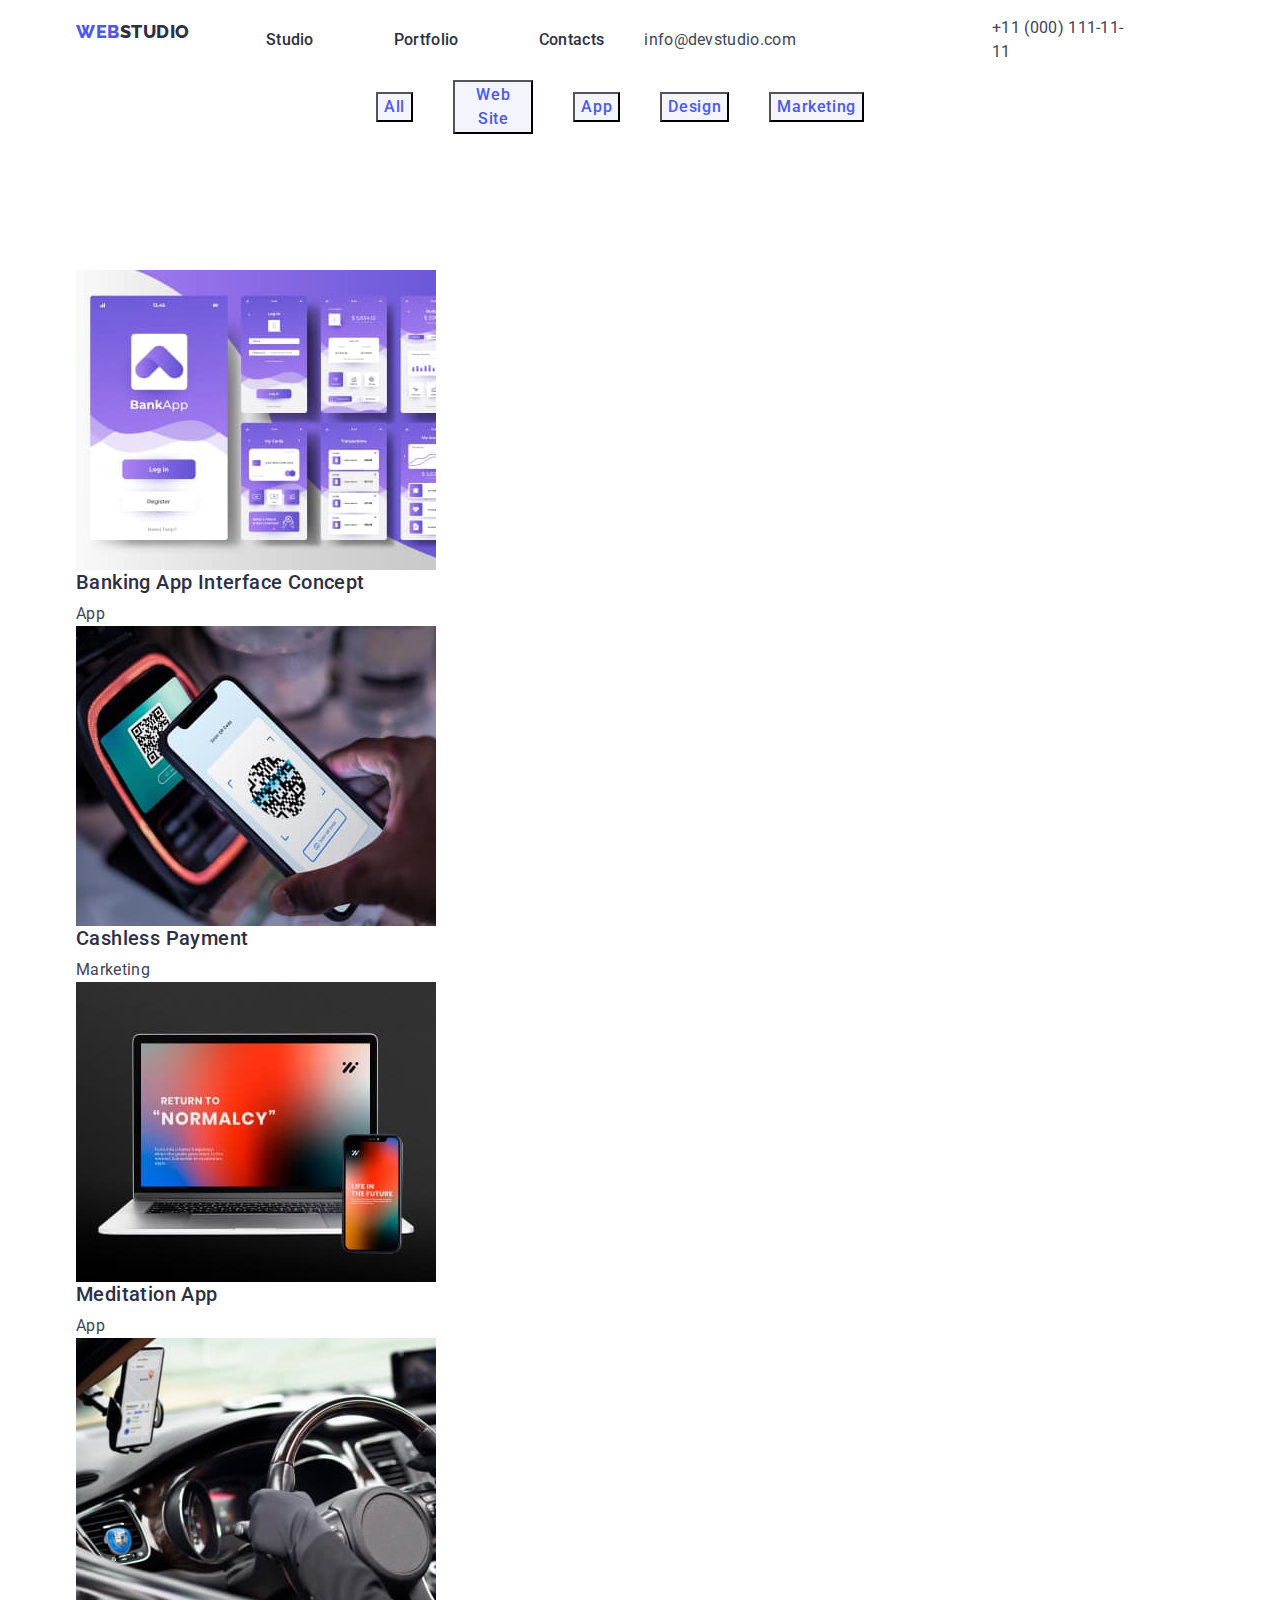
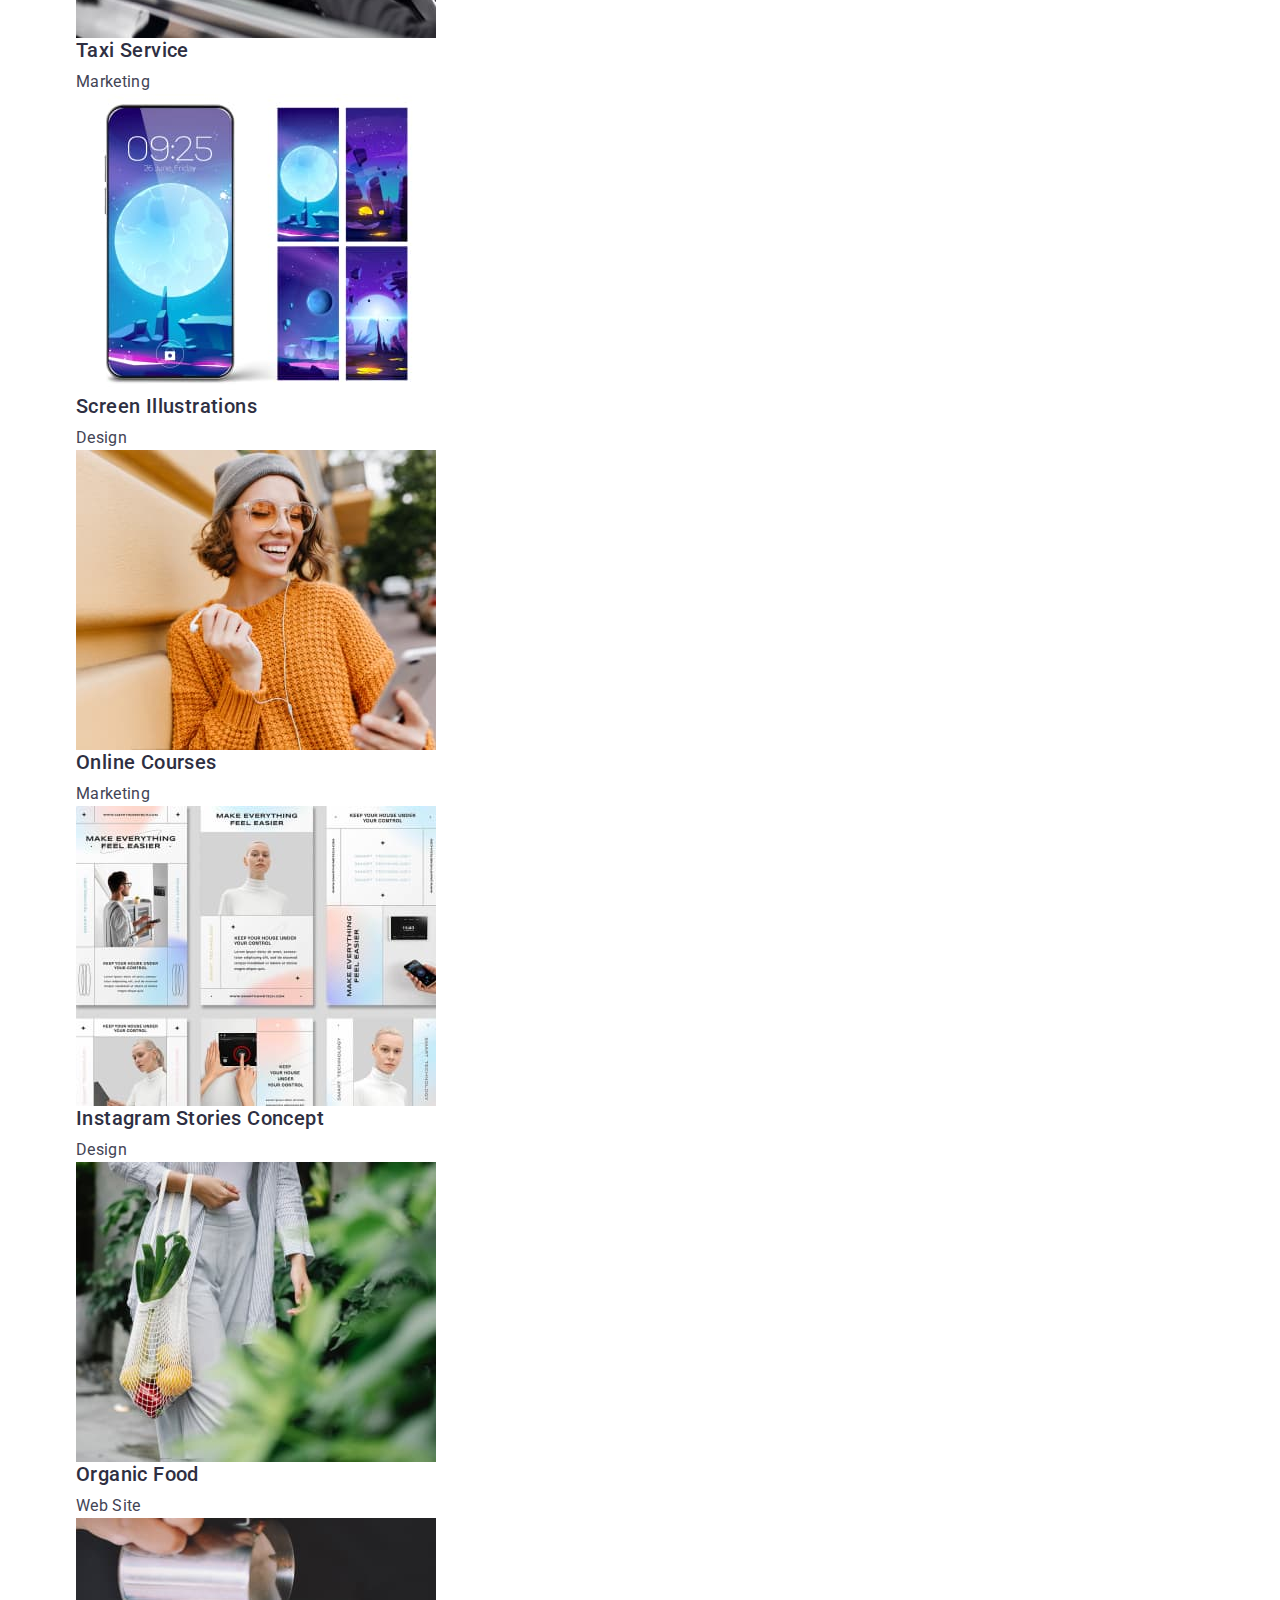
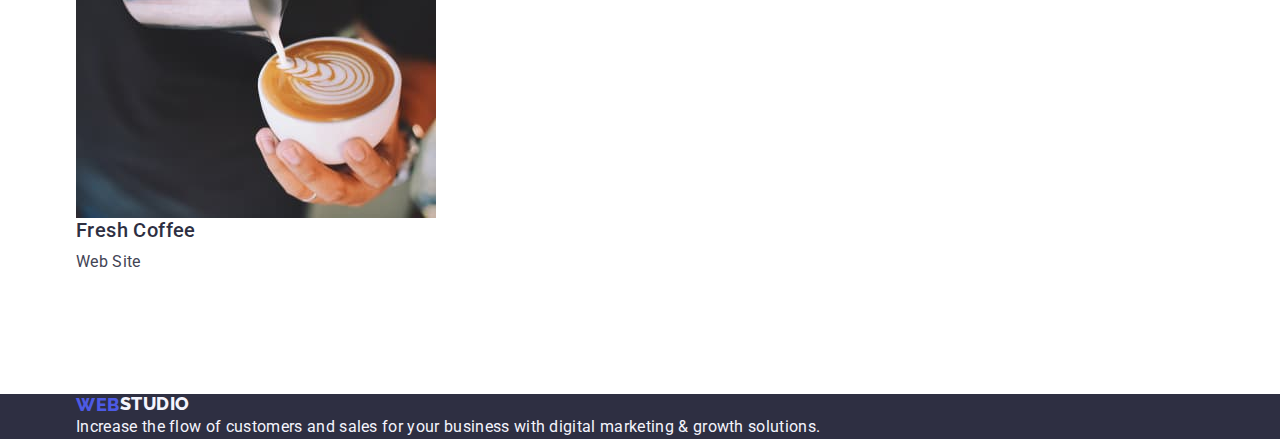
==== portfolio.html @ 3c064edf "add new changes" ====
<!DOCTYPE html>
<html lang="en">
  <head>
    <meta charset="UTF-8" />
    <meta http-equiv="X-UA-Compatible" content="IE=edge" />
    <meta name="viewport" content="width=device-width, initial-scale=1.0" />
    <title>Portfolio</title>
    <link
      rel="stylesheet"
      href="https://cdnjs.cloudflare.com/ajax/libs/modern-normalize/1.1.0/modern-normalize.min.css"
    />
    <link rel="preconnect" href="https://fonts.googleapis.com" />
    <link rel="preconnect" href="https://fonts.gstatic.com" crossorigin />
    <link
      href="https://fonts.googleapis.com/css2?family=Raleway:wght@800&family=Roboto:wght@400;500;700&display=swap"
      rel="stylesheet"
    />
    <link rel="stylesheet" href="./css/styles.css" />
  </head>
  <body>
    <!--HEADER-->
    <header class="page-header-container container">
      <nav class="page-nav">
        <!--Logo-->
        <a class="logo-header link" href="./index.html"
          >Web
          <span class="logo-header-studio">Studio</span>
        </a>
        <!--Navigation to other pages-->
        <ul class="menu list">
          <li class="">
            <a class="menu-link link" href="./index.html">Studio</a>
          </li>
          <li class="">
            <a class="menu-link link" href="./portfolio.html">Portfolio</a>
          </li>
          <li class="">
            <a class="menu-link link" href="">Contacts</a>
          </li>
        </ul>
      
      <address class="contact">
        <ul class="contact-menu list">
          <li>
            <a class="contact-info link" href="mailto:info@devstudio.com"
              >info@devstudio.com</a
            >
          </li>
          <li>
            <a class="contact-info link" href="tel:+110001111111"
              >+11 (000) 111-11-11</a
            >
          </li>
        </ul>
      </address>
    </nav>
    </header>
    <main>
      <!--SECTION-->
      <section class="container">
        <h1 hidden>Filters</h1>
        <ul class="list menu-bottom">
          <li>
            <button type="button" class="modal-button menu-link">All</button>
          </li>
          <li>
            <button type="button" class="modal-button menu-link">
              Web Site
            </button>
          </li>
          <li>
            <button type="button" class="modal-button menu-link">App</button>
          </li>
          <li>
            <button type="button" class="modal-button menu-link">Design</button>
          </li>
          <li>
            <button type="button" class="modal-button menu-link">
              Marketing
            </button>
          </li>
        </ul>
        <!--Pictures-->
        <ul class="portfolio-pics-list list section">
          <div class="first-item">
            <li class="portfolio-item">
              <a class="portfolio-work-link link" href="">
                <img
                  class="portfolio-img"
                  src="./images/bahkingapp.jpg"
                  alt="Banking App"
                  width="360"
                />
                <h2 class="title-description">Banking App Interface Concept</h2>
                <p class="par-description">App</p>
              </a>
          </div>
          
          </li>
          <li class="portfolio-item">
            <a class="portfolio-work-link link" href="">
              <img
                class="portfolio-img"
                src="./images/cashlesspayment.jpg"
                alt="Cashless payment"
                width="360"
              />
              <h2 class="title-description">Cashless Payment</h2>
              <p class="par-description">Marketing</p>
            </a>
          </li>
          <li class="portfolio-item">
            <a class="portfolio-work-link link" href="">
              <img
                class="portfolio-img"
                src="./images/meditationapp.jpg"
                alt="Meditation App"
                width="360"
              />
              <h2 class="title-description">Meditation App</h2>
              <p class="par-description">App</p>
            </a>
          </li>
          <li class="portfolio-item">
            <a class="portfolio-work-link link" href="">
              <img
                class="portfolio-img"
                src="./images/taxiservice.jpg"
                alt="Taxi service"
                width="360"
              />
              <h2 class="title-description">Taxi Service</h2>
              <p class="par-description">Marketing</p>
            </a>
          </li>
          <li class="portfolio-item">
            <a class="portfolio-work-link link" href="">
              <img
                class="portfolio-img"
                src="./images/screenillustration.jpg"
                alt="Screen Illustrations"
                width="360"
              />
              <h2 class="title-description">Screen Illustrations</h2>
              <p class="par-description">Design</p>
            </a>
          </li>
          <li class="portfolio-item">
            <a class="portfolio-work-link link" href="">
              <img
                class="portfolio-img"
                src="./images/onlinecourses.jpg"
                alt="Online Courses"
                width="360"
              />
              <h2 class="title-description">Online Courses</h2>
              <p class="par-description">Marketing</p>
            </a>
          </li>
          <li class="portfolio-item">
            <a class="portfolio-work-link link" href="">
              <img
                class="portfolio-img"
                src="./images/instagramstories.jpg"
                alt="Instagram Stories Concept"
                width="360"
              />
              <h2 class="title-description">Instagram Stories Concept</h2>
              <p class="par-description">Design</p>
            </a>
          </li>
          <li class="portfolio-item">
            <a class="portfolio-work-link link" href="">
              <img
                class="portfolio-img"
                src="./images/organicfood.jpg"
                alt="Organic Food"
                width="360"
              />
              <h2 class="title-description">Organic Food</h2>
              <p class="par-description">Web Site</p>
            </a>
          </li>
          <li class="portfolio-item">
            <a class="portfolio-work-link link" href="">
              <img
                class="portfolio-img"
                src="./images/freshcoffee.jpg"
                alt="Fresh Coffee"
                width="360"
              />
              <h2 class="title-description">Fresh Coffee</h2>
              <p class="par-description">Web Site</p>
            </a>
          </li>
        </ul>
      </section>
    </main>
    <!--bottom-->
    <footer class="footer-location">
      <div class="container">
      <a class="logo-header link" href="./portfolio.html"
        >Web
        <span class="logo-footer-studio">Studio</span>
      </a>
      <p class="footer-text">
        Increase the flow of customers and sales for your business with digital
        marketing & growth solutions.
      </p>
    </div>
    </footer>
  </body>
</html>
---- css/styles.css ----
/* :root {
--main-font-family: 'Roboto', sans-serif;
--secondary-font-family: "Raleway", sans-serif;
--primary-text-color: #434455;
--title-text-color: #2e2f42;
--accent-color: #4d5ae5;
--primary-white-color: #fff;
--hero-background-color: #2e2f42;
--secondary-background-color: #f4f4fd;
--button-focus-color: #404bbf;} */


h1,
h2,
h3,
h3,
p {
    margin-bottom: 0;
    margin-top: 0;
}

ul,ol {
    margin-top: o;
    margin-bottom: 0;
    padding-left: 0;
}

img {
    display: block;
}

body {
    font-family: 'Roboto', sans-serif;
    letter-spacing: 0.02em;
    color: #434455;
    background-color: #fff;
}

.section {
    padding-bottom: 120px;
    padding-top: 120px;
}

.list {
    list-style: none;
}

.link {
    text-decoration: none;
}


 .header {
    border-bottom: 1px solid #e7e9fc
 }   


.container {
    width: 1158px;
    margin-left: auto;
    margin-right: auto;
    padding: 0 15px 0 15px;
}

.page-header-container {
    display: flex;
    align-items: center;
}

.page-nav {
    display: flex;
    align-items: center;
}

.menu {
    display: flex;
    align-items: center;
   
    gap: 40px;
    
}

.menu-link:not(:last-child) {
margin-right: 10px;
}

.logo-header {
    font-family: 'Raleway', sans-serif;
    font-weight: 800;
    font-size: 18px;
    line-height: 1.17;
    display: flex;
    align-items: center;
    letter-spacing: 0.03em;
    text-transform: uppercase;
    color: #4d5ae5;
    margin-right: 76px;
    

}

.logo-header-studio {
    font-family: 'Raleway', sans-serif;
    font-weight: 800;
    font-size: 18px;
    line-height: 1.17;
    display: flex;
    align-items: center;
    letter-spacing: 0.03em;
    text-transform: uppercase;
    color: #2E2F42;
}

.menu-link {
    font-family: 'Roboto', sans-serif;
    font-weight: 500;
    font-size: 16px;
    line-height: 1.5;
    letter-spacing: 0.02em;
    color: #2E2F42;
    margin-right: 40px;
    
}


.menu-link:hover,
.menu-link:focus {
    color: #404BBF;
}

.contact {
    
    
    
}

.contact-menu {
    display: flex;
    align-items: center;
    margin-left: auto;
    gap: 40px;
}

.contact-info {
    font-family: 'Roboto', sans-serif;
    font-style: normal;
    font-weight: 400;
    font-size: 16px;
    line-height: 1.5;
    letter-spacing: 0.02em;
    color: #434455;
    margin-right: 156px;
}

.contact-info:hover,
.contact-info:focus {
    color: #404bbf;
}

.modal-button {
    font-family: 'Roboto', sans-serif;
    font-weight: 500;
    font-size: 16px;
    line-height: 1.5;
    display: flex;
    align-items: center;
    letter-spacing: 0.04em;
    cursor: pointer;
    color: #4d5ae5;
    background: #F4F4FD;
}

.modal-button:hover,
.modal-button:focus {
    color: #FFFFFF;
    background-color: #404BBF
}

.hero-button {
    font-family: 'Roboto', sans-serif;
    padding-left: 30px;
    padding-right: 30px;
    padding-top: 15px;
    padding-bottom: 15px;
    font-weight: 500;
    font-size: 16px;
    line-height: 1.5;
    display: flex;
    align-items: center;
    letter-spacing: 0.04em;
    cursor: pointer;
    color: #ffffff;
    background-color: #4D5AE5;
    border-radius: 4px;
    display: block;
    min-width: 169px;
    height: 56px;
    border: none;

}

.hero-button:hover,
.hero-button:focus {
    background-color: #404BBF;
    color: #ffffff;
}

.menu-bottom {
    display: flex;
    align-items: center;
    justify-content: space-evenly;
    margin-left: 300px;
    margin-right: 300px;
}

.main-title {
    font-family: 'Roboto', sans-serif;
    font-weight: 700;
    font-size: 56px;
    line-height: 1.07;
    text-align: center;
    letter-spacing: 0.02em;
    color: #FFFFFF;
    background: #2E2F42;
    align-self: center;
    height: 120px;
     max-width: 496px;
}

.title-description {
    font-family: 'Roboto', sans-serif;
    font-style: normal;
    font-weight: 500;
    font-size: 20px;
    line-height: 1.2;
    letter-spacing: 0.02em;
    color: #2E2F42;
    margin-bottom: 8px;
    

}

.section-descr{
    padding: 120px 0 120px;
}

.section-descr-menu {
    display: flex;
    gap: 24px;

}

.par-description {
    font-family: 'Roboto', sans-serif;
    font-style: normal;
    font-weight: 400;
    font-size: 16px;
    line-height: 1.5;
    letter-spacing: 0.02em;
    color: #434455;
}

.section-work-menu {
    display: flex;
    gap: 24px;
}

.imag-items {
    width: calc((100% - 48px) / 3);
}

.caption {
    font-family: 'Roboto', sans-serif;
    font-weight: 700;
    font-size: 36px;
    line-height: 1.11;
    text-align: center;
    letter-spacing: 0.02em;
    text-transform: capitalize;
    color: #2E2F42;
    margin-bottom: 72px;
    

}

.first-item {
    display: flex;
    
}

.people {
    font-family: 'Roboto', sans-serif;
    font-weight: 500;
    font-size: 20px;
    line-height: 1.2;
    letter-spacing: 0.02em;
    color: #2E2F42;
    margin-bottom: 8px;
    text-align: center;

}

.job-title {
    font-family: 'Roboto', sans-serif;
    font-weight: 400;
    font-size: 16px;
    line-height: 1.5;
    letter-spacing: 0.02em;
    color: #434455;
    text-align: center;

}

.footer-location {
    background-color: #2E2F42;
}

.logo-footer-studio {
    font-family: "Raleway", sans-serif;
    font-style: normal;
    font-weight: 800;
    font-size: 18px;
    line-height: 1.16;
    letter-spacing: 0.03em;
    text-transform: uppercase;
    color: #F4F4FD;
}

.footer-text {
    font-family: 'Roboto';
    font-style: normal;
    font-weight: 400;
    font-size: 16px;
    line-height: 24px;
    letter-spacing: 0.02em;
    color: #F4F4FD;
}

.hero {
    background-color: #2e2f42;
   
    padding: 188px 0 188px;
}

.section-team {
    background-color: #F4F4FD;
    padding: 120px 0;
    
}

.section-team-list {
    display: flex;
    gap: 24px;
}

.section-team-item {
    background-color: #FFFFFF;
    width: calc((100% - 72px) / 4);
    border-radius: 0px 0px 4px 4px;
}

.person-mark {
    padding: 32px 16px;

}

.person-tom {
    padding: 32px 16px; 
}

.person-camila {
    padding: 32px 16px; 
}

.person-daniel {
    padding: 32px 16px; 
}

.title-description {
    font-weight: 500;
    font-size: 20px;
    line-height: 1.2;
    letter-spacing: 0.02em;
    color: #2e2f42;
    margin-bottom: 8px;
    
}

.par-description {
    font-weight: 400;
    font-size: 16px;
    line-height: 1.5;
    letter-spacing: 0.02em;
    color: #434455;
}
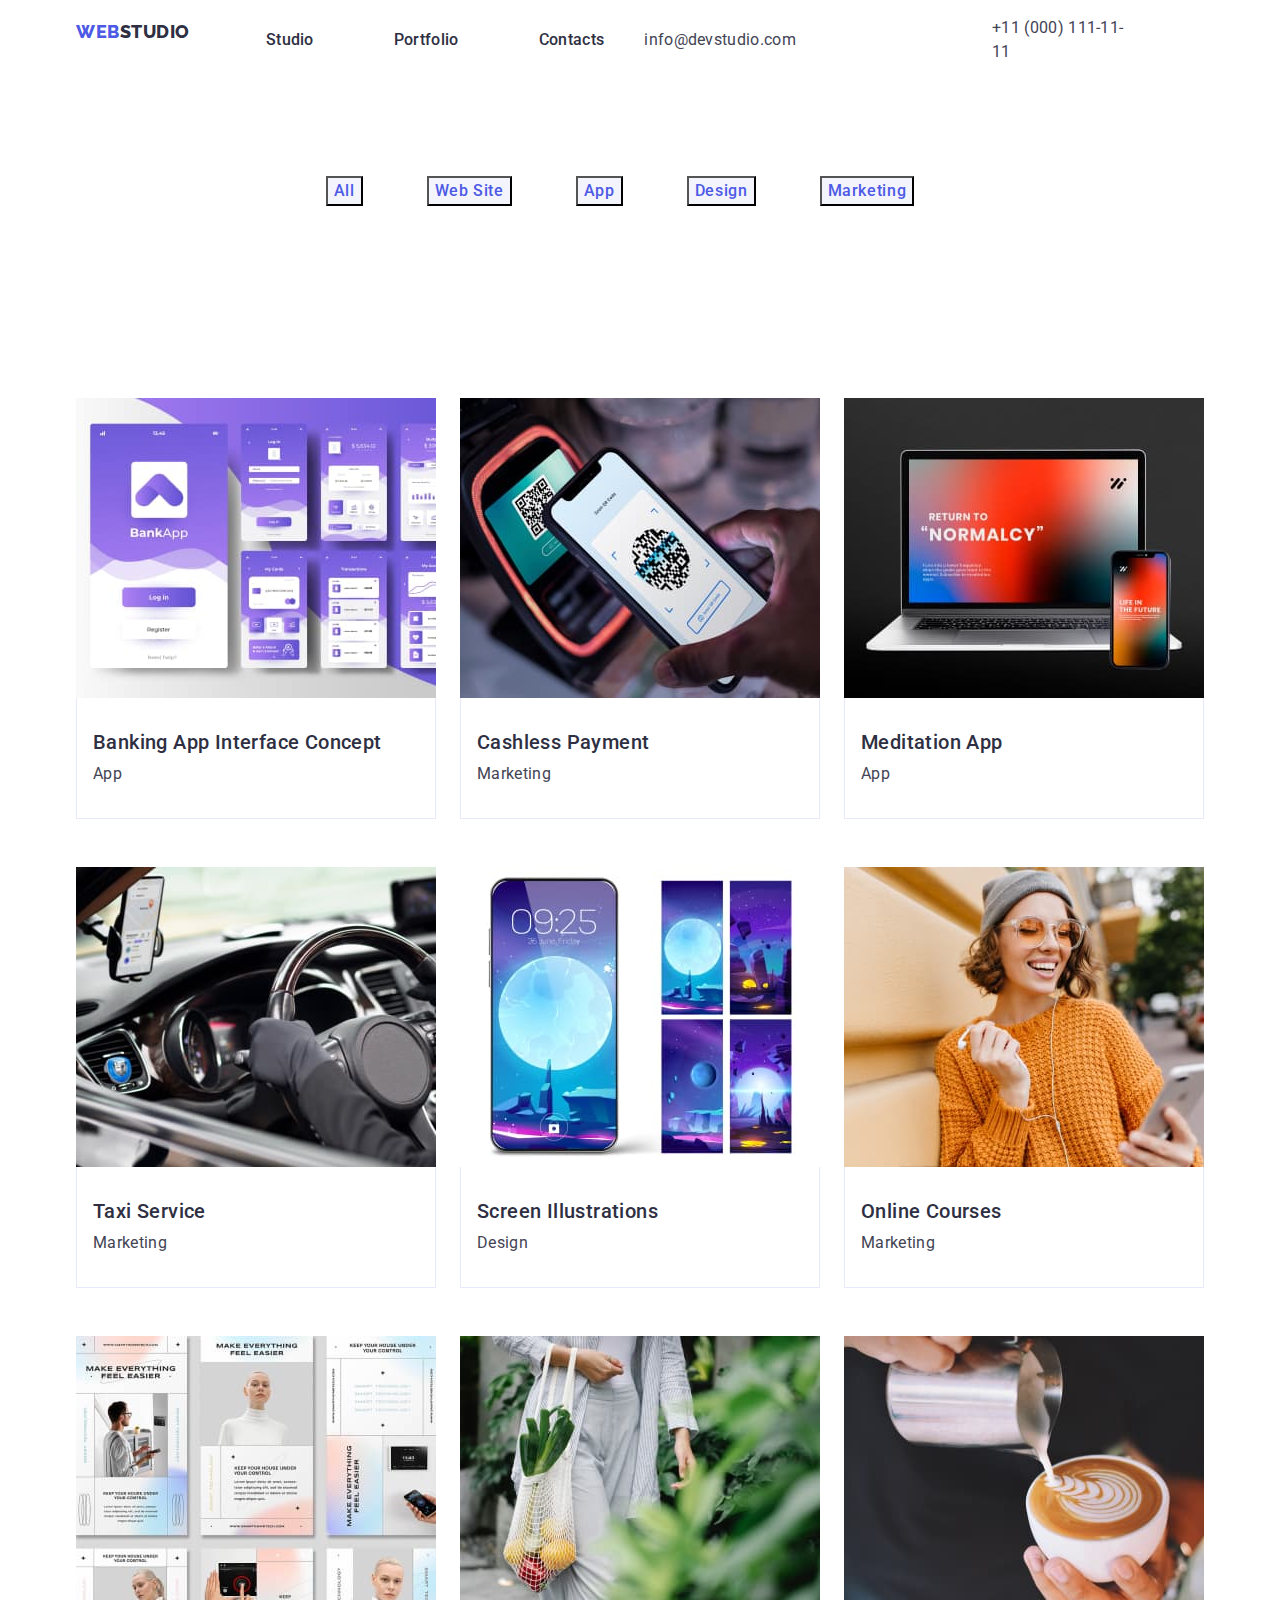
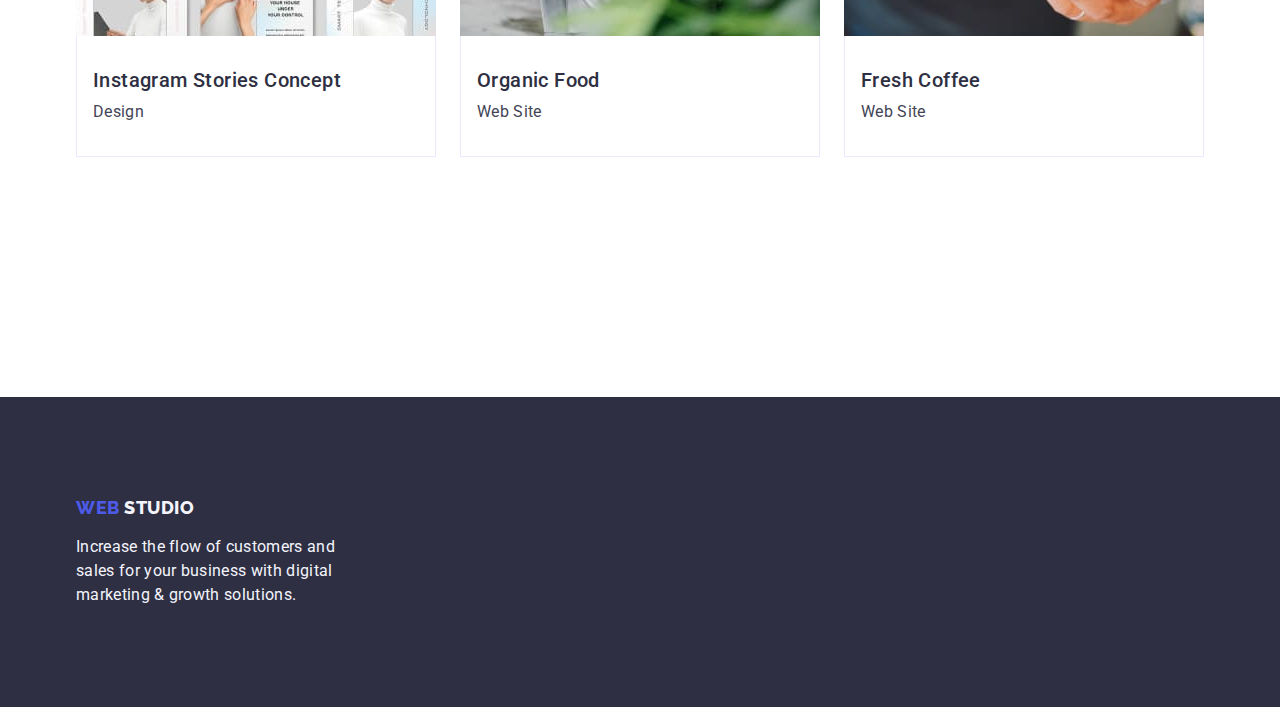
==== commit 59d845a1: "add blocks" ====
--- a/portfolio.html
+++ b/portfolio.html
@@ -38,51 +38,53 @@
             <a class="menu-link link" href="">Contacts</a>
           </li>
         </ul>
-      
-      <address class="contact">
-        <ul class="contact-menu list">
-          <li>
-            <a class="contact-info link" href="mailto:info@devstudio.com"
-              >info@devstudio.com</a
-            >
-          </li>
-          <li>
-            <a class="contact-info link" href="tel:+110001111111"
-              >+11 (000) 111-11-11</a
-            >
-          </li>
-        </ul>
-      </address>
-    </nav>
+
+        <address class="contact">
+          <ul class="contact-menu list">
+            <li>
+              <a class="contact-info link" href="mailto:info@devstudio.com"
+                >info@devstudio.com</a
+              >
+            </li>
+            <li>
+              <a class="contact-info link" href="tel:+110001111111"
+                >+11 (000) 111-11-11</a
+              >
+            </li>
+          </ul>
+        </address>
+      </nav>
     </header>
     <main>
       <!--SECTION-->
-      <section class="container">
-        <h1 hidden>Filters</h1>
-        <ul class="list menu-bottom">
-          <li>
-            <button type="button" class="modal-button menu-link">All</button>
-          </li>
-          <li>
-            <button type="button" class="modal-button menu-link">
-              Web Site
-            </button>
-          </li>
-          <li>
-            <button type="button" class="modal-button menu-link">App</button>
-          </li>
-          <li>
-            <button type="button" class="modal-button menu-link">Design</button>
-          </li>
-          <li>
-            <button type="button" class="modal-button menu-link">
-              Marketing
-            </button>
-          </li>
-        </ul>
-        <!--Pictures-->
-        <ul class="portfolio-pics-list list section">
-          <div class="first-item">
+      <section class="portfolio-buttoms">
+        <div class="container">
+          <h1 hidden>Filters</h1>
+          <ul class="list menu-bottom">
+            <li class="botton-descr">
+              <button type="button" class="modal-button menu-link">All</button>
+            </li>
+            <li class="botton-descr">
+              <button type="button" class="modal-button menu-link">
+                Web Site
+              </button>
+            </li>
+            <li class="botton-descr">
+              <button type="button" class="modal-button menu-link">App</button>
+            </li>
+            <li class="botton-descr">
+              <button type="button" class="modal-button menu-link">
+                Design
+              </button>
+            </li>
+            <li class="botton-descr">
+              <button type="button" class="modal-button menu-link">
+                Marketing
+              </button>
+            </li>
+          </ul>
+          <!--Pictures-->
+          <ul class="portfolio-pics-list list section">
             <li class="portfolio-item">
               <a class="portfolio-work-link link" href="">
                 <img
@@ -91,123 +93,149 @@
                   alt="Banking App"
                   width="360"
                 />
-                <h2 class="title-description">Banking App Interface Concept</h2>
-                <p class="par-description">App</p>
-              </a>
-          </div>
-          
-          </li>
-          <li class="portfolio-item">
-            <a class="portfolio-work-link link" href="">
-              <img
-                class="portfolio-img"
-                src="./images/cashlesspayment.jpg"
-                alt="Cashless payment"
-                width="360"
-              />
-              <h2 class="title-description">Cashless Payment</h2>
-              <p class="par-description">Marketing</p>
-            </a>
-          </li>
-          <li class="portfolio-item">
-            <a class="portfolio-work-link link" href="">
-              <img
-                class="portfolio-img"
-                src="./images/meditationapp.jpg"
-                alt="Meditation App"
-                width="360"
-              />
-              <h2 class="title-description">Meditation App</h2>
-              <p class="par-description">App</p>
-            </a>
-          </li>
-          <li class="portfolio-item">
-            <a class="portfolio-work-link link" href="">
-              <img
-                class="portfolio-img"
-                src="./images/taxiservice.jpg"
-                alt="Taxi service"
-                width="360"
-              />
-              <h2 class="title-description">Taxi Service</h2>
-              <p class="par-description">Marketing</p>
-            </a>
-          </li>
-          <li class="portfolio-item">
-            <a class="portfolio-work-link link" href="">
-              <img
-                class="portfolio-img"
-                src="./images/screenillustration.jpg"
-                alt="Screen Illustrations"
-                width="360"
-              />
-              <h2 class="title-description">Screen Illustrations</h2>
-              <p class="par-description">Design</p>
-            </a>
-          </li>
-          <li class="portfolio-item">
-            <a class="portfolio-work-link link" href="">
-              <img
-                class="portfolio-img"
-                src="./images/onlinecourses.jpg"
-                alt="Online Courses"
-                width="360"
-              />
-              <h2 class="title-description">Online Courses</h2>
-              <p class="par-description">Marketing</p>
-            </a>
-          </li>
-          <li class="portfolio-item">
-            <a class="portfolio-work-link link" href="">
-              <img
-                class="portfolio-img"
-                src="./images/instagramstories.jpg"
-                alt="Instagram Stories Concept"
-                width="360"
-              />
-              <h2 class="title-description">Instagram Stories Concept</h2>
-              <p class="par-description">Design</p>
-            </a>
-          </li>
-          <li class="portfolio-item">
-            <a class="portfolio-work-link link" href="">
-              <img
-                class="portfolio-img"
-                src="./images/organicfood.jpg"
-                alt="Organic Food"
-                width="360"
-              />
-              <h2 class="title-description">Organic Food</h2>
-              <p class="par-description">Web Site</p>
-            </a>
-          </li>
-          <li class="portfolio-item">
-            <a class="portfolio-work-link link" href="">
-              <img
-                class="portfolio-img"
-                src="./images/freshcoffee.jpg"
-                alt="Fresh Coffee"
-                width="360"
-              />
-              <h2 class="title-description">Fresh Coffee</h2>
-              <p class="par-description">Web Site</p>
-            </a>
-          </li>
-        </ul>
+                <div class="portfolio-container">
+                  <h2 class="title-description">Banking App Interface Concept</h2>
+                  <p class="par-description">App</p>
+                </div>
+                
+              </a>
+            </li>
+            <li class="portfolio-item">
+              <a class="portfolio-work-link link" href="">
+                <img
+                  class="portfolio-img"
+                  src="./images/cashlesspayment.jpg"
+                  alt="Cashless payment"
+                  width="360"
+                />
+                <div class="portfolio-container">
+                  <h2 class="title-description">Cashless Payment</h2>
+                  <p class="par-description">Marketing</p>
+                </div>
+                
+              </a>
+            </li>
+            <li class="portfolio-item">
+              <a class="portfolio-work-link link" href="">
+                <img
+                  class="portfolio-img"
+                  src="./images/meditationapp.jpg"
+                  alt="Meditation App"
+                  width="360"
+                />
+                <div class="portfolio-container">
+                  <h2 class="title-description">Meditation App</h2>
+                  <p class="par-description">App</p>
+                </div>
+                
+              </a>
+            </li>
+            <li class="portfolio-item">
+              <a class="portfolio-work-link link" href="">
+                <img
+                  class="portfolio-img"
+                  src="./images/taxiservice.jpg"
+                  alt="Taxi service"
+                  width="360"
+                />
+                <div class="portfolio-container">
+                  <h2 class="title-description">Taxi Service</h2>
+                  <p class="par-description">Marketing</p>
+                </div>
+                
+              </a>
+            </li>
+            <li class="portfolio-item">
+              <a class="portfolio-work-link link" href="">
+                <img
+                  class="portfolio-img"
+                  src="./images/screenillustration.jpg"
+                  alt="Screen Illustrations"
+                  width="360"
+                />
+                <div class="portfolio-container">
+                  <h2 class="title-description">Screen Illustrations</h2>
+                  <p class="par-description">Design</p>
+                </div>
+                
+              </a>
+            </li>
+            <li class="portfolio-item">
+              <a class="portfolio-work-link link" href="">
+                <img
+                  class="portfolio-img"
+                  src="./images/onlinecourses.jpg"
+                  alt="Online Courses"
+                  width="360"
+                />
+                <div class="portfolio-container">
+                  <h2 class="title-description">Online Courses</h2>
+                  <p class="par-description">Marketing</p>
+                </div>
+                
+              </a>
+            </li>
+            <li class="portfolio-item">
+              <a class="portfolio-work-link link" href="">
+                <img
+                  class="portfolio-img"
+                  src="./images/instagramstories.jpg"
+                  alt="Instagram Stories Concept"
+                  width="360"
+                />
+                <div class="portfolio-container">
+                  <h2 class="title-description">Instagram Stories Concept</h2>
+                  <p class="par-description">Design</p>
+                </div>
+                
+              </a>
+            </li>
+            <li class="portfolio-item">
+              <a class="portfolio-work-link link" href="">
+                <img
+                  class="portfolio-img"
+                  src="./images/organicfood.jpg"
+                  alt="Organic Food"
+                  width="360"
+                />
+                <div class="portfolio-container">
+                  <h2 class="title-description">Organic Food</h2>
+                  <p class="par-description">Web Site</p>
+                </div>
+                
+              </a>
+            </li>
+            <li class="portfolio-item">
+              <a class="portfolio-work-link link" href="">
+                <img
+                  class="portfolio-img"
+                  src="./images/freshcoffee.jpg"
+                  alt="Fresh Coffee"
+                  width="360"
+                />
+                <div class="portfolio-container">
+                  <h2 class="title-description">Fresh Coffee</h2>
+                  <p class="par-description">Web Site</p>
+                </div>
+                
+              </a>
+            </li>
+          </ul>
+        </div>
       </section>
     </main>
     <!--bottom-->
     <footer class="footer-location">
       <div class="container">
-      <a class="logo-header link" href="./portfolio.html"
-        >Web
-        <span class="logo-footer-studio">Studio</span>
-      </a>
-      <p class="footer-text">
-        Increase the flow of customers and sales for your business with digital
-        marketing & growth solutions.
-      </p>
-    </div>
+        <a class="logo-footer link" href="./portfolio.html"
+          >Web
+          <span class="logo-footer-studio">Studio</span>
+        </a>
+        <p class="footer-text">
+          Increase the flow of customers and sales for your business with
+          digital marketing & growth solutions.
+        </p>
+      </div>
     </footer>
   </body>
 </html>
--- a/css/styles.css
+++ b/css/styles.css
@@ -173,7 +173,8 @@
 .modal-button:hover,
 .modal-button:focus {
     color: #FFFFFF;
-    background-color: #404BBF
+    background-color: #404BBF;
+    border: 1px solid transparent;
 }
 
 .hero-button {
@@ -207,10 +208,15 @@
 
 .menu-bottom {
     display: flex;
-    align-items: center;
-    justify-content: space-evenly;
-    margin-left: 300px;
-    margin-right: 300px;
+    justify-content: center;
+    gap: 24px;
+    margin-bottom: 72px;
+}
+
+.botton-desc {
+    padding: 12px 24px;
+    border: 1px solid #e7e9fc;
+    border-radius: 4px;
 }
 
 .main-title {
@@ -313,6 +319,23 @@
 
 .footer-location {
     background-color: #2E2F42;
+    padding-top: 100px;
+    padding-bottom: 100px;
+}
+
+.logo-footer {
+    font-family: 'Raleway', sans-serif;
+    font-weight: 800;
+    font-size: 18px;
+    line-height: 1.17;
+    display: flex;
+    align-items: center;
+    letter-spacing: 0.03em;
+    text-transform: uppercase;
+    color: #4d5ae5;
+    margin-right: 76px;
+    display: inline-block;
+    margin-bottom: 16px;
 }
 
 .logo-footer-studio {
@@ -334,6 +357,7 @@
     line-height: 24px;
     letter-spacing: 0.02em;
     color: #F4F4FD;
+    max-width: 264px;
 }
 
 .hero {
@@ -359,22 +383,11 @@
     border-radius: 0px 0px 4px 4px;
 }
 
-.person-mark {
+.person-descr {
     padding: 32px 16px;
 
 }
 
-.person-tom {
-    padding: 32px 16px; 
-}
-
-.person-camila {
-    padding: 32px 16px; 
-}
-
-.person-daniel {
-    padding: 32px 16px; 
-}
 
 .title-description {
     font-weight: 500;
@@ -392,4 +405,25 @@
     line-height: 1.5;
     letter-spacing: 0.02em;
     color: #434455;
+}
+
+.portfolio-buttoms {
+    padding: 96px 0 120px;
+}
+
+.portfolio-pics-list {
+    display: flex;
+    flex-wrap: wrap;
+    column-gap: 24px;
+    row-gap: 48px;
+}
+
+.portfolio-item {
+    width: calc((100% - 48px) / 3);
+}
+
+.portfolio-container {
+    padding: 32px 16px;
+    border: 1px solid #e7e9fc;
+    border-top: none;
 }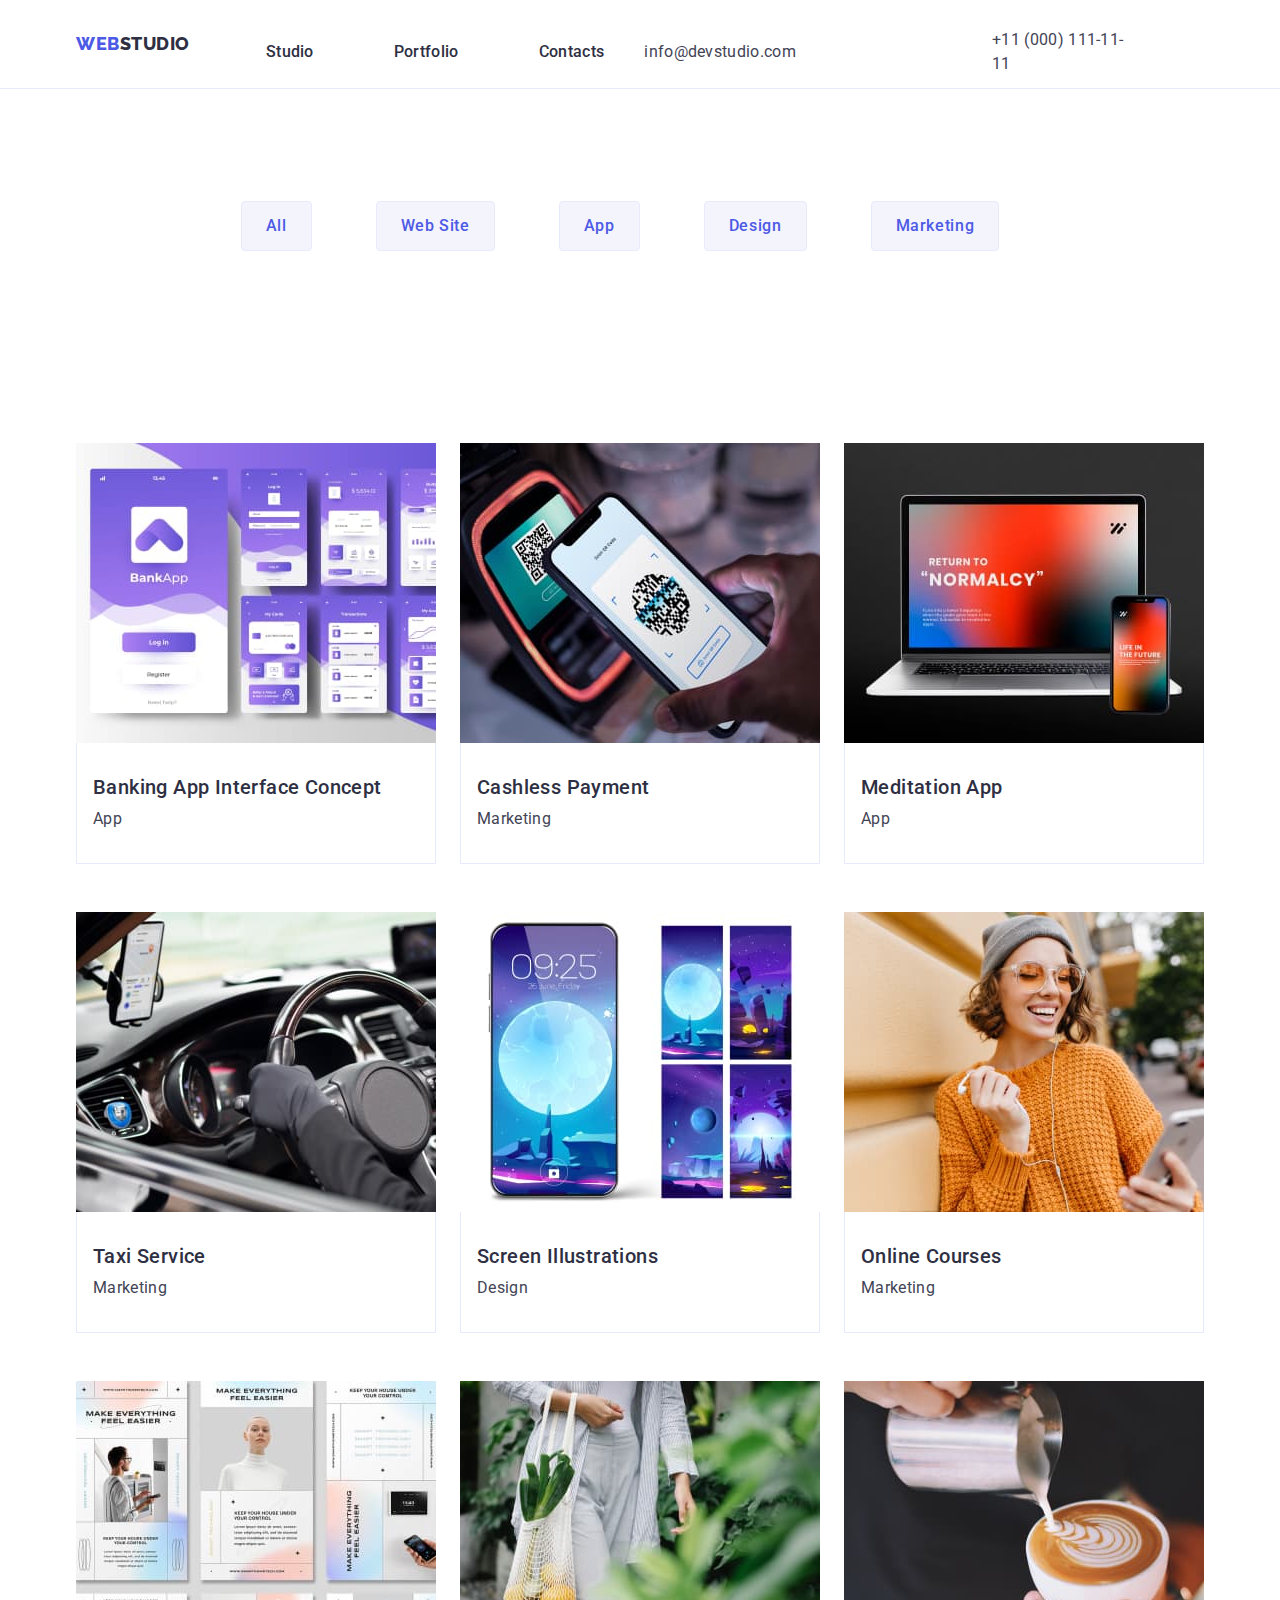
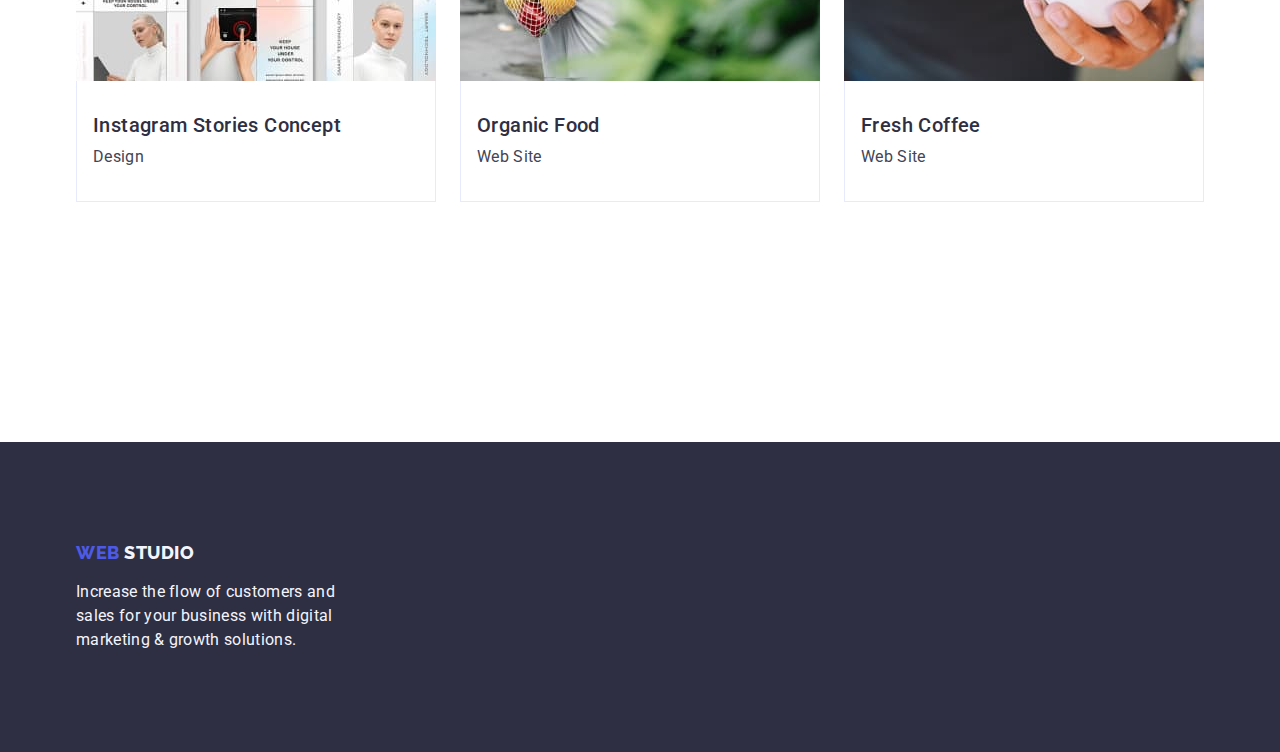
==== commit dab8424b: "add changes" ====
--- a/portfolio.html
+++ b/portfolio.html
@@ -19,41 +19,44 @@
   </head>
   <body>
     <!--HEADER-->
-    <header class="page-header-container container">
-      <nav class="page-nav">
-        <!--Logo-->
-        <a class="logo-header link" href="./index.html"
-          >Web
-          <span class="logo-header-studio">Studio</span>
-        </a>
-        <!--Navigation to other pages-->
-        <ul class="menu list">
-          <li class="">
-            <a class="menu-link link" href="./index.html">Studio</a>
-          </li>
-          <li class="">
-            <a class="menu-link link" href="./portfolio.html">Portfolio</a>
-          </li>
-          <li class="">
-            <a class="menu-link link" href="">Contacts</a>
-          </li>
-        </ul>
-
-        <address class="contact">
-          <ul class="contact-menu list">
-            <li>
-              <a class="contact-info link" href="mailto:info@devstudio.com"
-                >info@devstudio.com</a
-              >
-            </li>
-            <li>
-              <a class="contact-info link" href="tel:+110001111111"
-                >+11 (000) 111-11-11</a
-              >
+    <header class="page-header-container">
+      <div class="header-container container">
+        <nav class="page-nav">
+          <!--Logo-->
+          <a class="logo-header link" href="./index.html"
+            >Web
+            <span class="logo-header-studio">Studio</span>
+          </a>
+          <!--Navigation to other pages-->
+          <ul class="menu list">
+            <li class="port-button-descr">
+              <a class="menu-link link" href="./index.html">Studio</a>
+            </li>
+            <li class="port-button-descr">
+              <a class="menu-link link" href="./portfolio.html">Portfolio</a>
+            </li>
+            <li class="port-button-descr">
+              <a class="menu-link link" href="">Contacts</a>
             </li>
           </ul>
-        </address>
-      </nav>
+  
+          <address class="contact">
+            <ul class="contact-menu list">
+              <li>
+                <a class="contact-info link" href="mailto:info@devstudio.com"
+                  >info@devstudio.com</a
+                >
+              </li>
+              <li>
+                <a class="contact-info link" href="tel:+110001111111"
+                  >+11 (000) 111-11-11</a
+                >
+              </li>
+            </ul>
+          </address>
+        </nav>
+      </div>
+      
     </header>
     <main>
       <!--SECTION-->
@@ -94,10 +97,11 @@
                   width="360"
                 />
                 <div class="portfolio-container">
-                  <h2 class="title-description">Banking App Interface Concept</h2>
+                  <h2 class="title-description">
+                    Banking App Interface Concept
+                  </h2>
                   <p class="par-description">App</p>
                 </div>
-                
               </a>
             </li>
             <li class="portfolio-item">
@@ -112,7 +116,6 @@
                   <h2 class="title-description">Cashless Payment</h2>
                   <p class="par-description">Marketing</p>
                 </div>
-                
               </a>
             </li>
             <li class="portfolio-item">
@@ -127,7 +130,6 @@
                   <h2 class="title-description">Meditation App</h2>
                   <p class="par-description">App</p>
                 </div>
-                
               </a>
             </li>
             <li class="portfolio-item">
@@ -142,7 +144,6 @@
                   <h2 class="title-description">Taxi Service</h2>
                   <p class="par-description">Marketing</p>
                 </div>
-                
               </a>
             </li>
             <li class="portfolio-item">
@@ -157,7 +158,6 @@
                   <h2 class="title-description">Screen Illustrations</h2>
                   <p class="par-description">Design</p>
                 </div>
-                
               </a>
             </li>
             <li class="portfolio-item">
@@ -172,7 +172,6 @@
                   <h2 class="title-description">Online Courses</h2>
                   <p class="par-description">Marketing</p>
                 </div>
-                
               </a>
             </li>
             <li class="portfolio-item">
@@ -187,7 +186,6 @@
                   <h2 class="title-description">Instagram Stories Concept</h2>
                   <p class="par-description">Design</p>
                 </div>
-                
               </a>
             </li>
             <li class="portfolio-item">
@@ -202,7 +200,6 @@
                   <h2 class="title-description">Organic Food</h2>
                   <p class="par-description">Web Site</p>
                 </div>
-                
               </a>
             </li>
             <li class="portfolio-item">
@@ -217,7 +214,6 @@
                   <h2 class="title-description">Fresh Coffee</h2>
                   <p class="par-description">Web Site</p>
                 </div>
-                
               </a>
             </li>
           </ul>
--- a/css/styles.css
+++ b/css/styles.css
@@ -19,7 +19,8 @@
     margin-top: 0;
 }
 
-ul,ol {
+ul,
+ol {
     margin-top: o;
     margin-bottom: 0;
     padding-left: 0;
@@ -50,9 +51,9 @@
 }
 
 
- .header {
+.header {
     border-bottom: 1px solid #e7e9fc
- }   
+}
 
 
 .container {
@@ -60,11 +61,22 @@
     margin-left: auto;
     margin-right: auto;
     padding: 0 15px 0 15px;
+    
 }
 
 .page-header-container {
     display: flex;
     align-items: center;
+    border-bottom: 1px solid #e7e9fc;
+    
+    
+}
+
+.header-container {
+    display: flex;
+    width: 1158px;
+    margin: 0 auto;
+    padding: 0 15px 0 15px;
 }
 
 .page-nav {
@@ -75,13 +87,12 @@
 .menu {
     display: flex;
     align-items: center;
-   
     gap: 40px;
-    
+
 }
 
 .menu-link:not(:last-child) {
-margin-right: 10px;
+    margin-right: 10px;
 }
 
 .logo-header {
@@ -95,7 +106,9 @@
     text-transform: uppercase;
     color: #4d5ae5;
     margin-right: 76px;
+    padding: 24px 0;
     
+
 
 }
 
@@ -119,7 +132,15 @@
     letter-spacing: 0.02em;
     color: #2E2F42;
     margin-right: 40px;
-    
+}
+
+.menu {
+    display: flex;
+    gap: 40px;
+}
+
+.port-button-descr {
+    padding: 24px 0;
 }
 
 
@@ -128,17 +149,14 @@
     color: #404BBF;
 }
 
-.contact {
-    
-    
-    
-}
+
 
 .contact-menu {
     display: flex;
     align-items: center;
     margin-left: auto;
     gap: 40px;
+    
 }
 
 .contact-info {
@@ -168,6 +186,9 @@
     cursor: pointer;
     color: #4d5ae5;
     background: #F4F4FD;
+    padding: 12px 24px;
+    border: 1px solid #e7e9fc;
+    border-radius: 4px;
 }
 
 .modal-button:hover,
@@ -230,7 +251,7 @@
     background: #2E2F42;
     align-self: center;
     height: 120px;
-     max-width: 496px;
+    max-width: 496px;
 }
 
 .title-description {
@@ -242,11 +263,13 @@
     letter-spacing: 0.02em;
     color: #2E2F42;
     margin-bottom: 8px;
-    
-
-}
-
-.section-descr{
+
+
+}
+
+
+
+.section-descr {
     padding: 120px 0 120px;
 }
 
@@ -285,13 +308,13 @@
     text-transform: capitalize;
     color: #2E2F42;
     margin-bottom: 72px;
-    
+
 
 }
 
 .first-item {
     display: flex;
-    
+
 }
 
 .people {
@@ -362,14 +385,14 @@
 
 .hero {
     background-color: #2e2f42;
-   
+
     padding: 188px 0 188px;
 }
 
 .section-team {
     background-color: #F4F4FD;
     padding: 120px 0;
-    
+
 }
 
 .section-team-list {
@@ -396,7 +419,7 @@
     letter-spacing: 0.02em;
     color: #2e2f42;
     margin-bottom: 8px;
-    
+
 }
 
 .par-description {
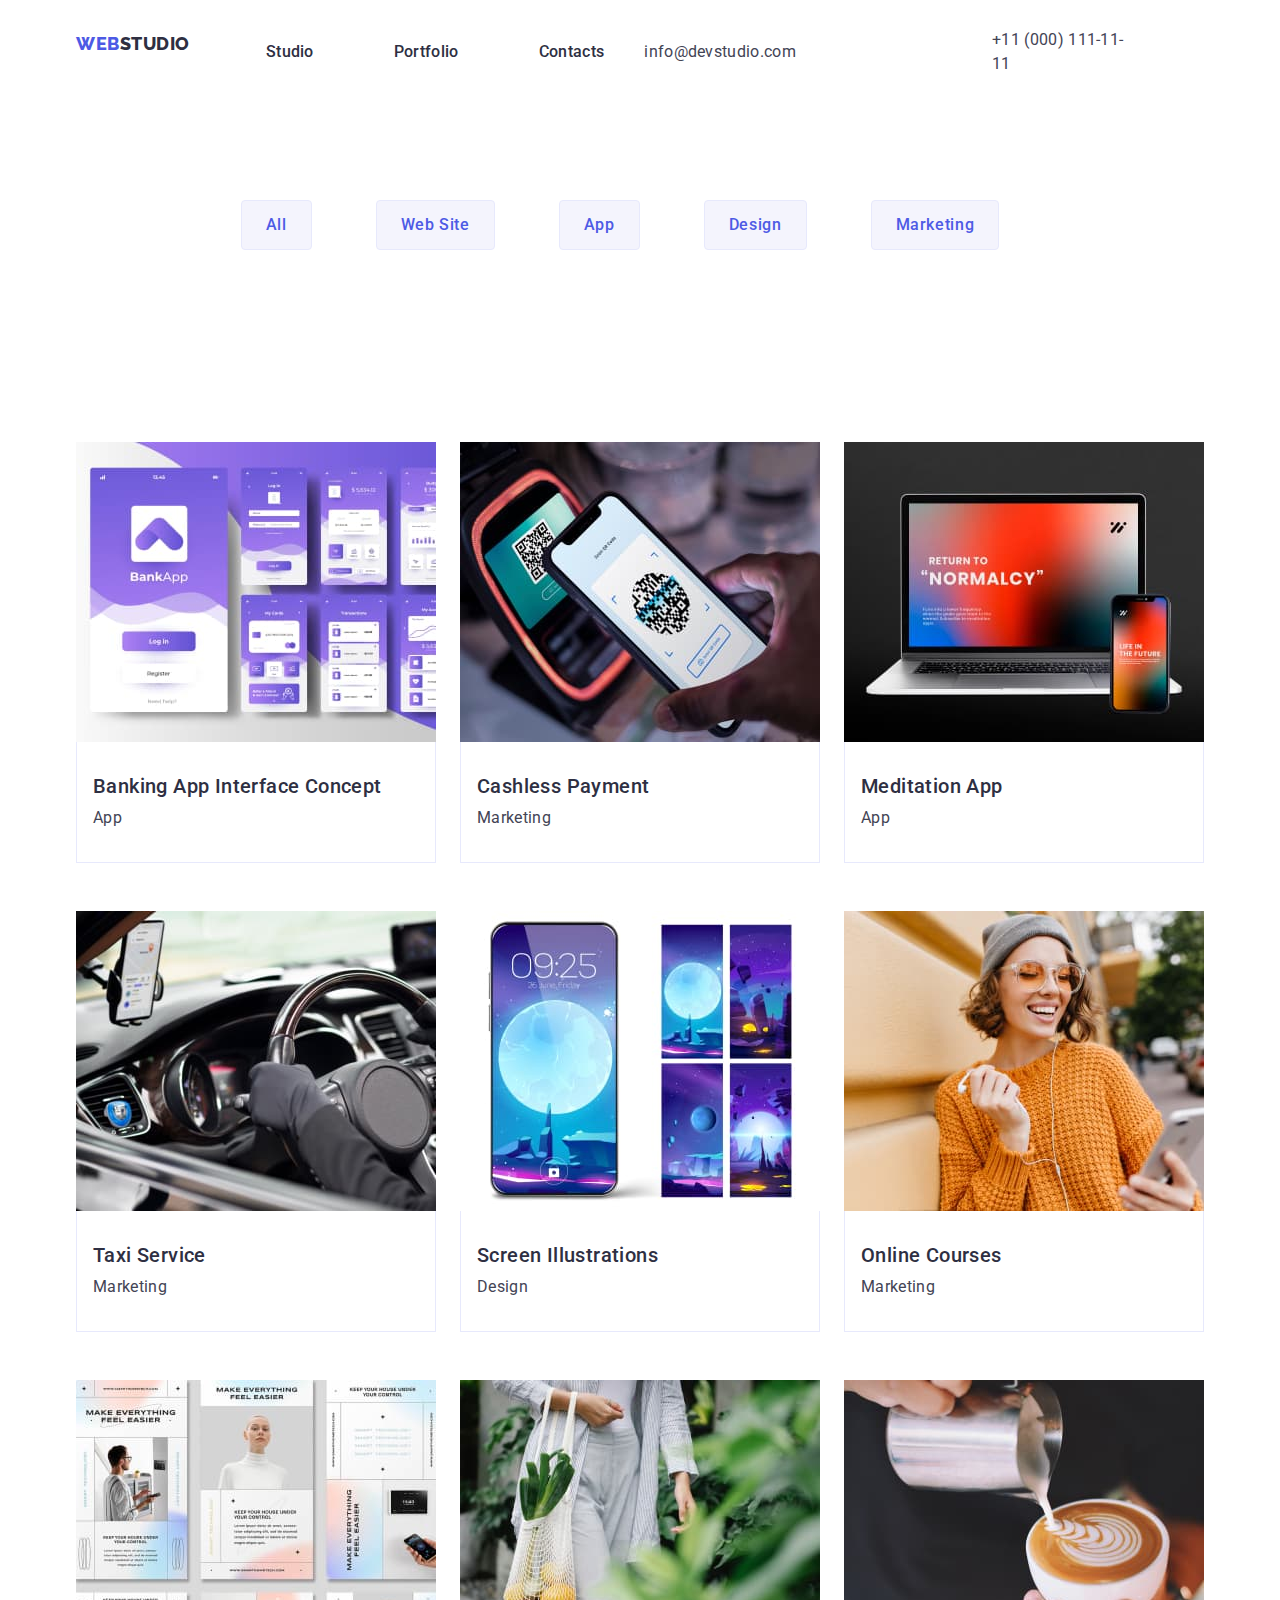
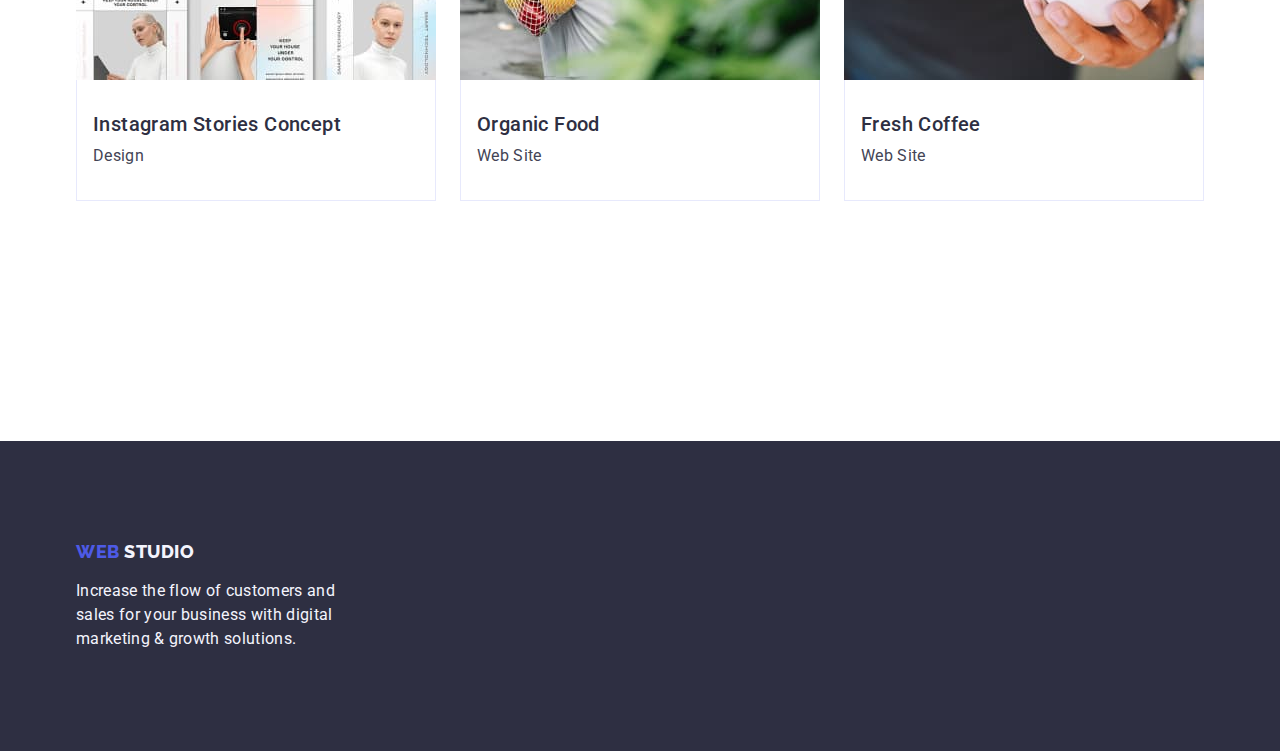
==== commit 3006689a: "change header" ====
--- a/portfolio.html
+++ b/portfolio.html
@@ -28,7 +28,7 @@
             <span class="logo-header-studio">Studio</span>
           </a>
           <!--Navigation to other pages-->
-          <ul class="menu list">
+          <ul class="menu list menu-item">
             <li class="port-button-descr">
               <a class="menu-link link" href="./index.html">Studio</a>
             </li>
--- a/css/styles.css
+++ b/css/styles.css
@@ -51,9 +51,7 @@
 }
 
 
-.header {
-    border-bottom: 1px solid #e7e9fc
-}
+
 
 
 .container {
@@ -64,7 +62,7 @@
     
 }
 
-.page-header-container {
+.page-header {
     display: flex;
     align-items: center;
     border-bottom: 1px solid #e7e9fc;
@@ -168,6 +166,7 @@
     letter-spacing: 0.02em;
     color: #434455;
     margin-right: 156px;
+    
 }
 
 .contact-info:hover,
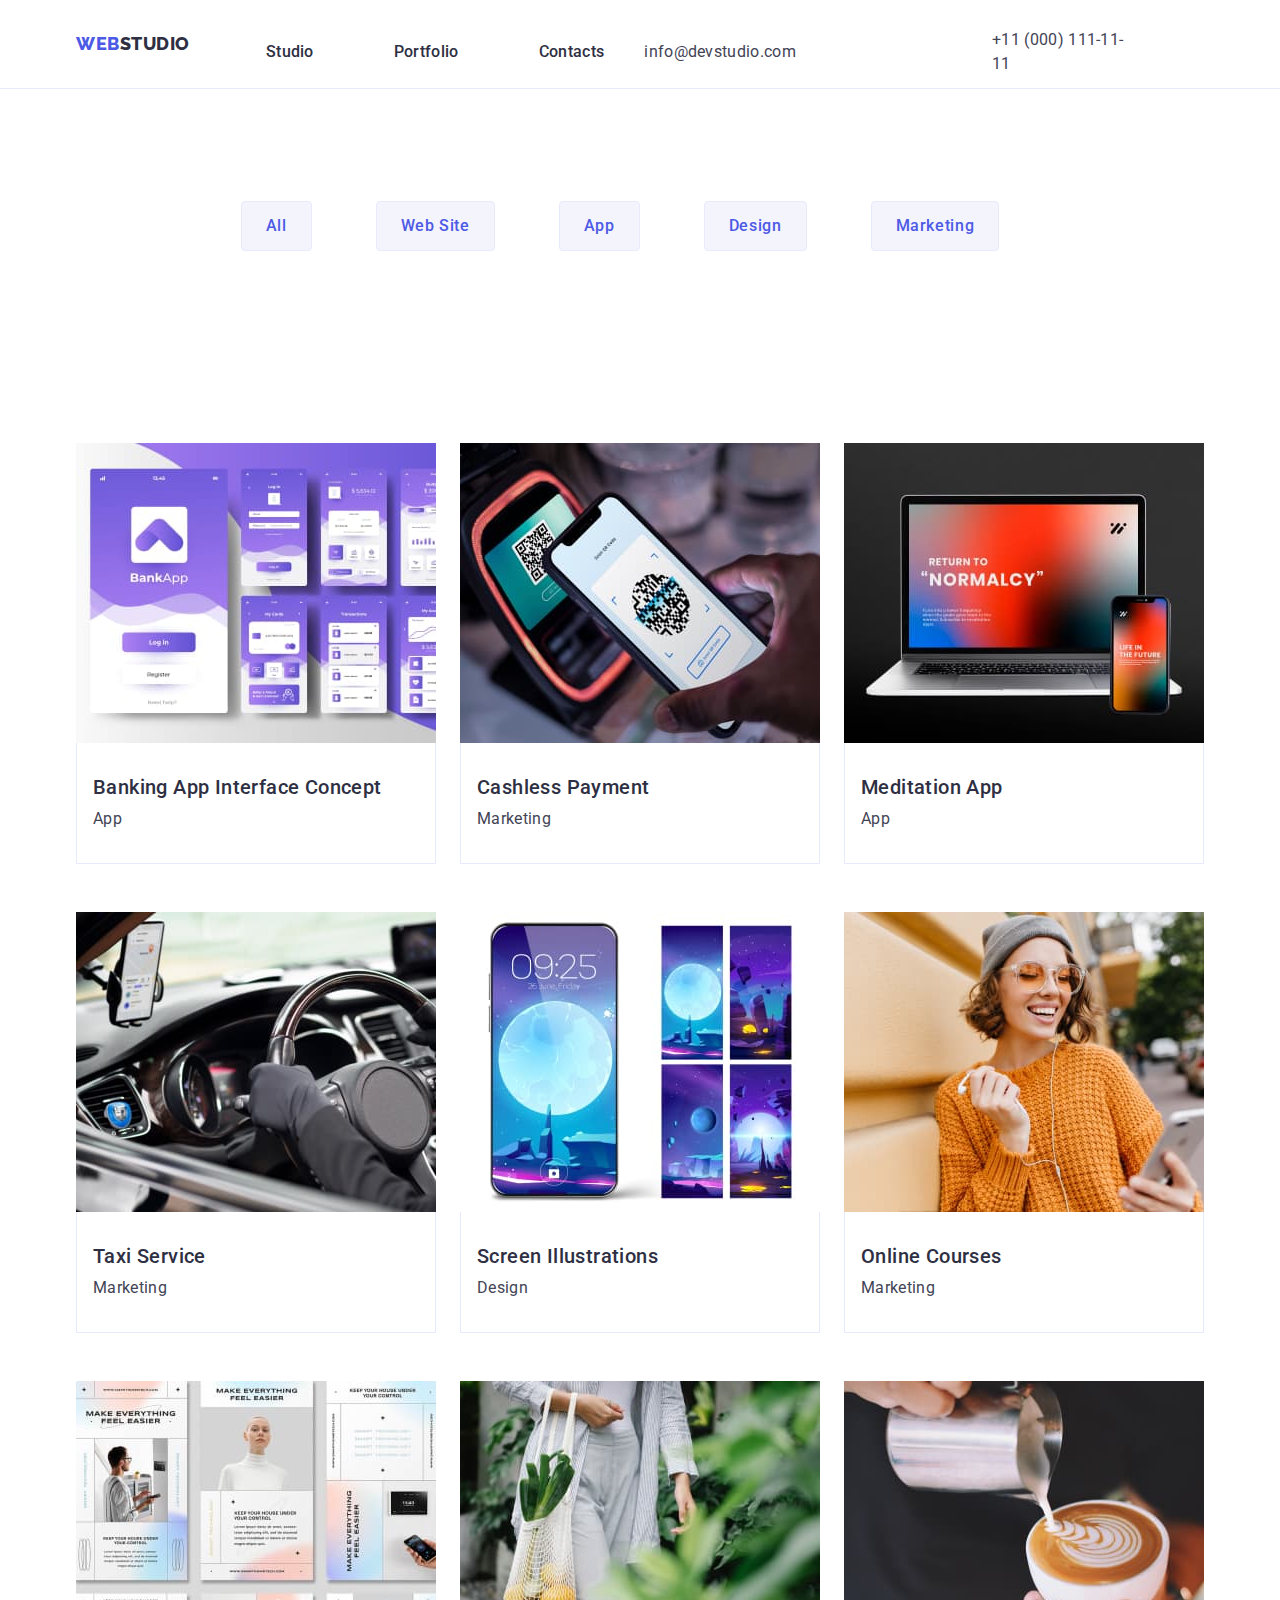
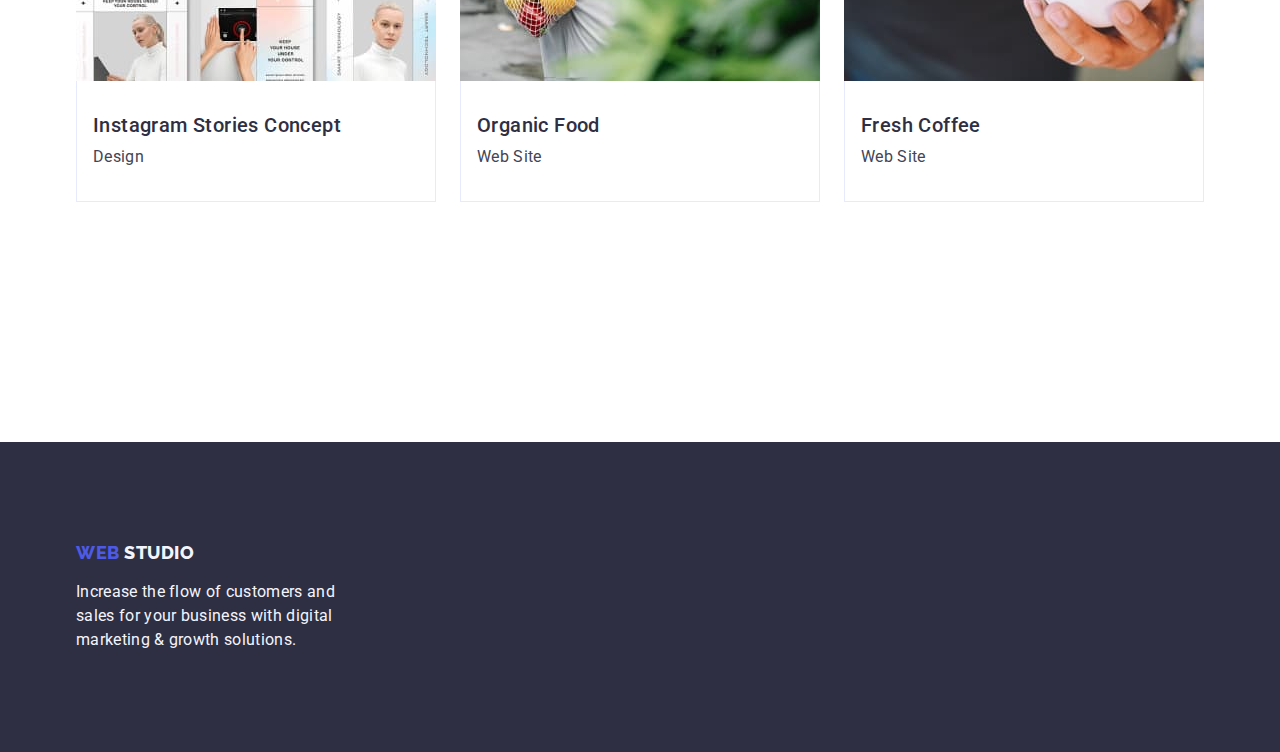
==== commit 19478476: "add changes" ====
--- a/portfolio.html
+++ b/portfolio.html
@@ -19,7 +19,7 @@
   </head>
   <body>
     <!--HEADER-->
-    <header class="page-header-container">
+    <header class="page-header">
       <div class="header-container container">
         <nav class="page-nav">
           <!--Logo-->
@@ -39,7 +39,7 @@
               <a class="menu-link link" href="">Contacts</a>
             </li>
           </ul>
-  
+
           <address class="contact">
             <ul class="contact-menu list">
               <li>
@@ -56,7 +56,6 @@
           </address>
         </nav>
       </div>
-      
     </header>
     <main>
       <!--SECTION-->
--- a/css/styles.css
+++ b/css/styles.css
@@ -59,15 +59,15 @@
     margin-left: auto;
     margin-right: auto;
     padding: 0 15px 0 15px;
-    
+
 }
 
 .page-header {
     display: flex;
     align-items: center;
     border-bottom: 1px solid #e7e9fc;
-    
-    
+
+
 }
 
 .header-container {
@@ -105,7 +105,7 @@
     color: #4d5ae5;
     margin-right: 76px;
     padding: 24px 0;
-    
+
 
 
 }
@@ -130,6 +130,7 @@
     letter-spacing: 0.02em;
     color: #2E2F42;
     margin-right: 40px;
+    padding: 24px 0;
 }
 
 .menu {
@@ -154,7 +155,7 @@
     align-items: center;
     margin-left: auto;
     gap: 40px;
-    
+
 }
 
 .contact-info {
@@ -166,7 +167,7 @@
     letter-spacing: 0.02em;
     color: #434455;
     margin-right: 156px;
-    
+
 }
 
 .contact-info:hover,
@@ -268,6 +269,9 @@
 
 
 
+
+
+
 .section-descr {
     padding: 120px 0 120px;
 }
@@ -421,6 +425,10 @@
 
 }
 
+.title-container {
+    width: calc((100% - 72px) / 4);
+}
+
 .par-description {
     font-weight: 400;
     font-size: 16px;
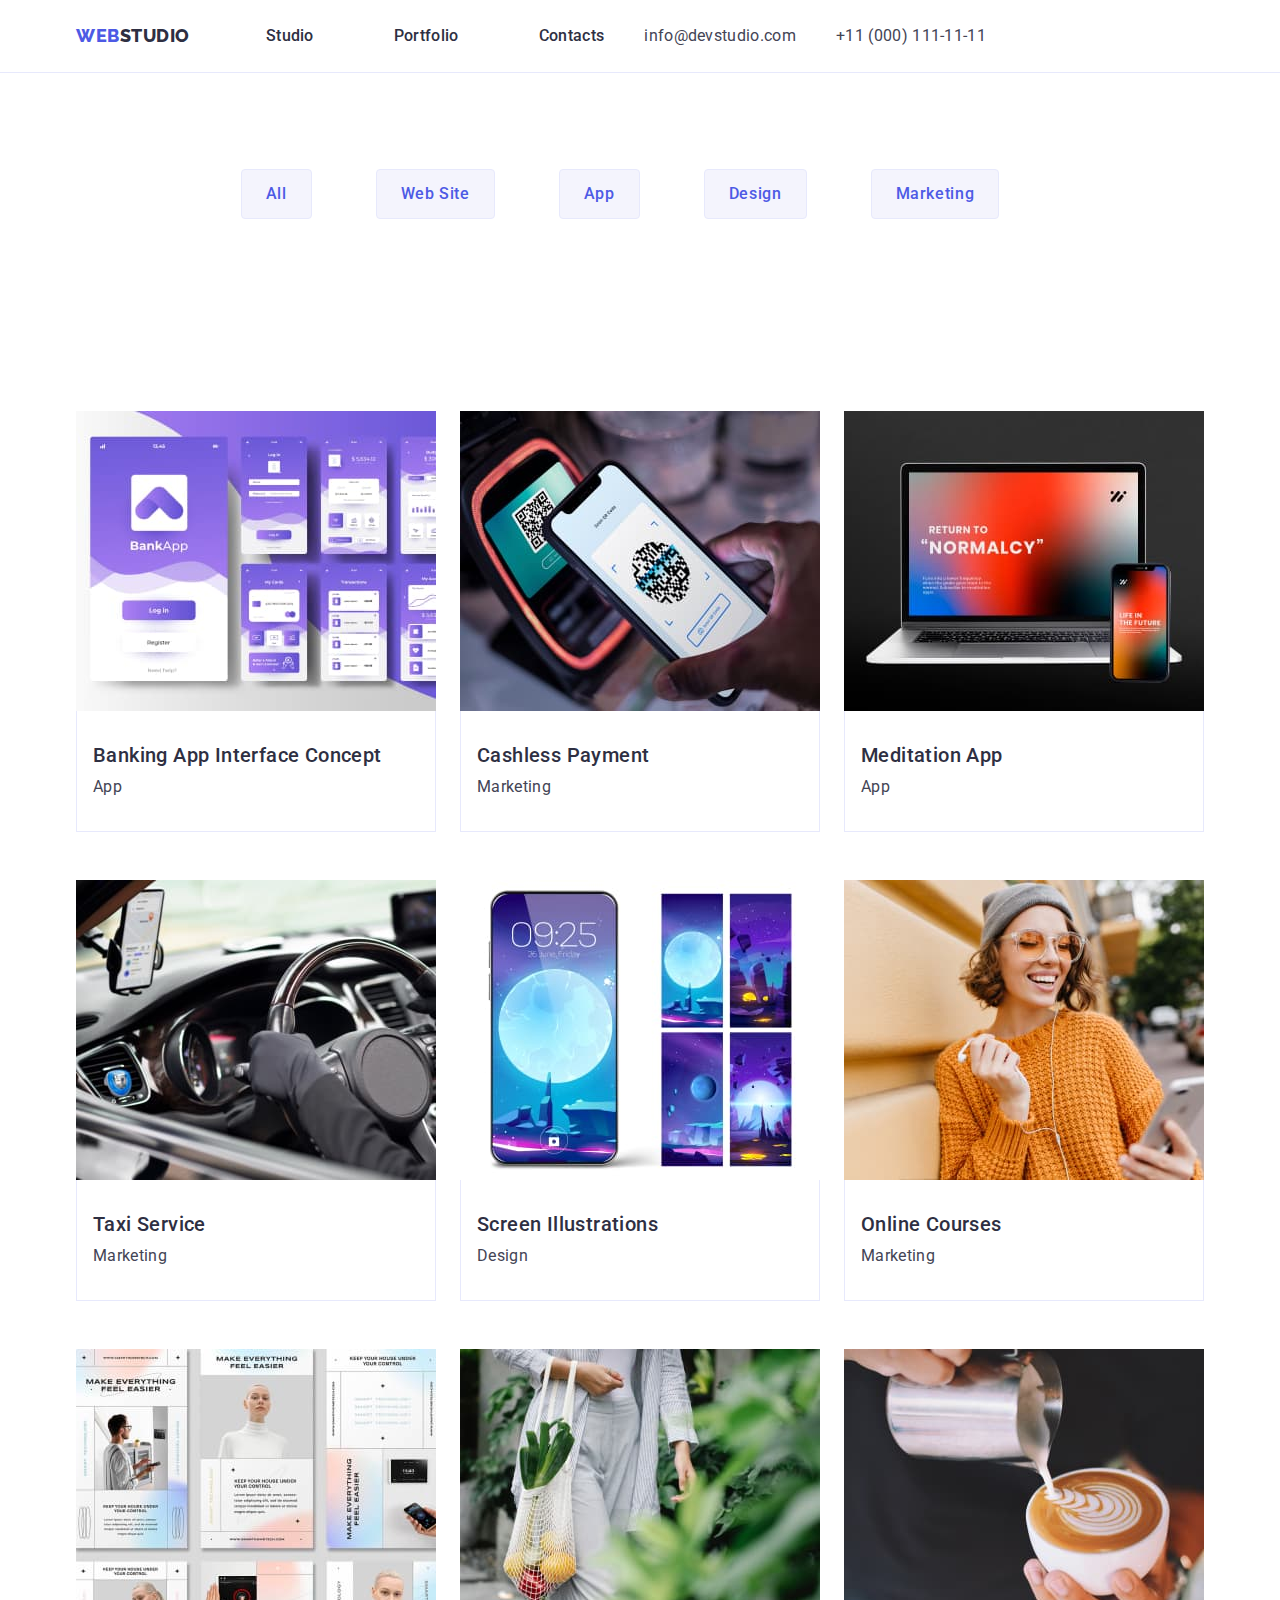
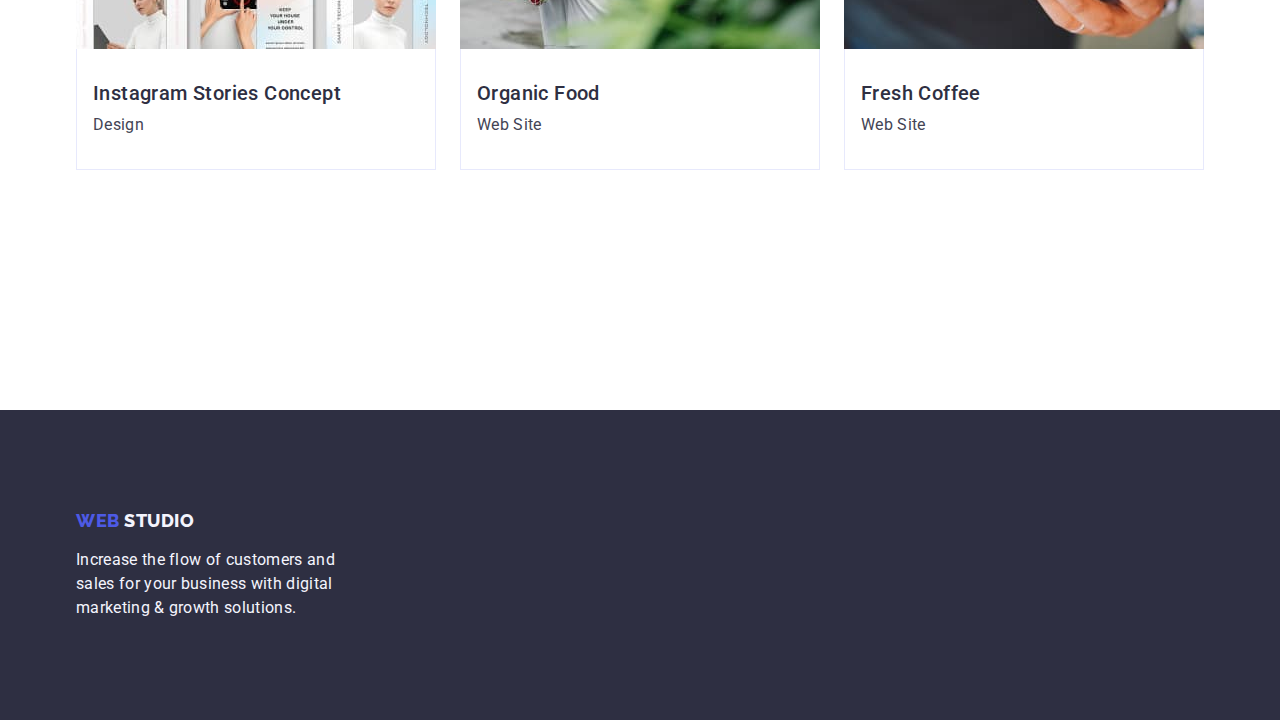
==== commit 4a0463bb: "add changes" ====
--- a/portfolio.html
+++ b/portfolio.html
@@ -39,7 +39,7 @@
               <a class="menu-link link" href="">Contacts</a>
             </li>
           </ul>
-
+        </nav>
           <address class="contact">
             <ul class="contact-menu list">
               <li>
@@ -54,7 +54,7 @@
               </li>
             </ul>
           </address>
-        </nav>
+        
       </div>
     </header>
     <main>
--- a/css/styles.css
+++ b/css/styles.css
@@ -21,7 +21,7 @@
 
 ul,
 ol {
-    margin-top: o;
+    margin-top: 0;
     margin-bottom: 0;
     padding-left: 0;
 }
@@ -152,9 +152,10 @@
 
 .contact-menu {
     display: flex;
-    align-items: center;
-    margin-left: auto;
-    gap: 40px;
+     gap: 40px;
+    padding-top: 24px;
+    padding-bottom: 24px;
+
 
 }
 
@@ -166,7 +167,8 @@
     line-height: 1.5;
     letter-spacing: 0.02em;
     color: #434455;
-    margin-right: 156px;
+    
+    margin-left: auto;
 
 }
 
@@ -218,6 +220,7 @@
     min-width: 169px;
     height: 56px;
     border: none;
+    margin: 0 auto;
 
 }
 
@@ -252,6 +255,7 @@
     align-self: center;
     height: 120px;
     max-width: 496px;
+    margin: 0 auto;
 }
 
 .title-description {
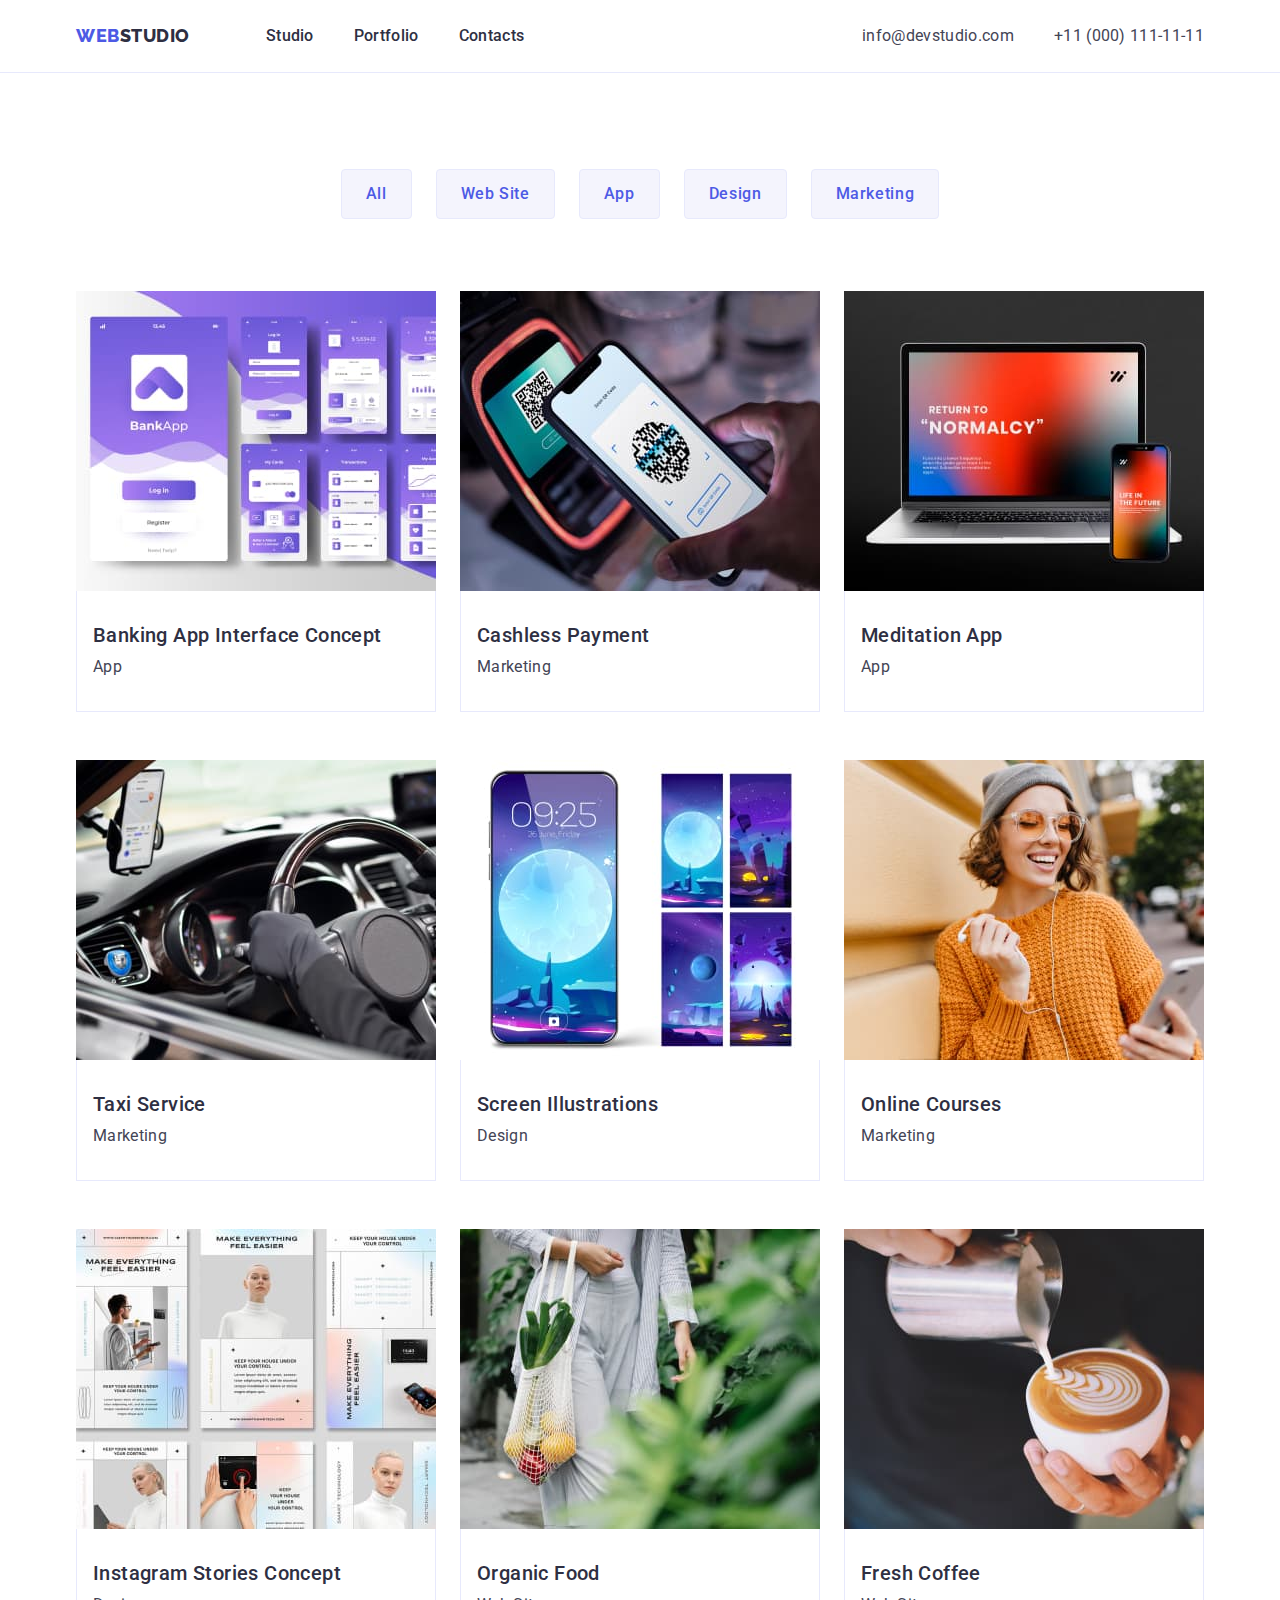
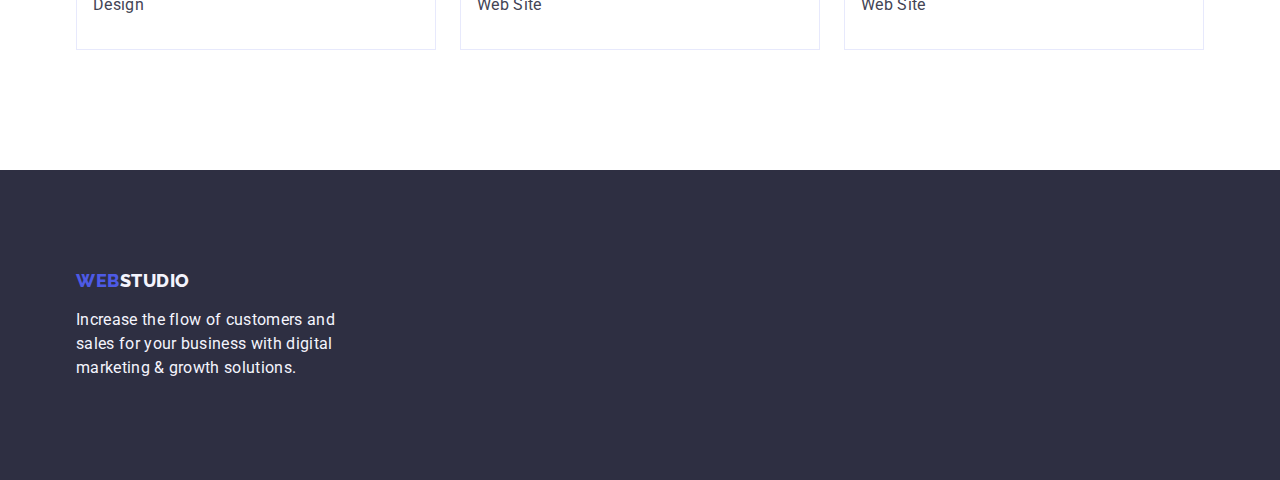
==== commit 84398935: "changed mistakes" ====
--- a/portfolio.html
+++ b/portfolio.html
@@ -40,21 +40,20 @@
             </li>
           </ul>
         </nav>
-          <address class="contact">
-            <ul class="contact-menu list">
-              <li>
-                <a class="contact-info link" href="mailto:info@devstudio.com"
-                  >info@devstudio.com</a
-                >
-              </li>
-              <li>
-                <a class="contact-info link" href="tel:+110001111111"
-                  >+11 (000) 111-11-11</a
-                >
-              </li>
-            </ul>
-          </address>
-        
+        <address class="contact">
+          <ul class="contact-menu list">
+            <li>
+              <a class="contact-info link" href="mailto:info@devstudio.com"
+                >info@devstudio.com</a
+              >
+            </li>
+            <li>
+              <a class="contact-info link" href="tel:+110001111111"
+                >+11 (000) 111-11-11</a
+              >
+            </li>
+          </ul>
+        </address>
       </div>
     </header>
     <main>
@@ -64,29 +63,23 @@
           <h1 hidden>Filters</h1>
           <ul class="list menu-bottom">
             <li class="botton-descr">
-              <button type="button" class="modal-button menu-link">All</button>
-            </li>
-            <li class="botton-descr">
-              <button type="button" class="modal-button menu-link">
-                Web Site
-              </button>
-            </li>
-            <li class="botton-descr">
-              <button type="button" class="modal-button menu-link">App</button>
-            </li>
-            <li class="botton-descr">
-              <button type="button" class="modal-button menu-link">
-                Design
-              </button>
-            </li>
-            <li class="botton-descr">
-              <button type="button" class="modal-button menu-link">
-                Marketing
-              </button>
+              <button type="button" class="modal-button">All</button>
+            </li>
+            <li class="botton-descr">
+              <button type="button" class="modal-button">Web Site</button>
+            </li>
+            <li class="botton-descr">
+              <button type="button" class="modal-button">App</button>
+            </li>
+            <li class="botton-descr">
+              <button type="button" class="modal-button">Design</button>
+            </li>
+            <li class="botton-descr">
+              <button type="button" class="modal-button">Marketing</button>
             </li>
           </ul>
           <!--Pictures-->
-          <ul class="portfolio-pics-list list section">
+          <ul class="portfolio-pics-list list">
             <li class="portfolio-item">
               <a class="portfolio-work-link link" href="">
                 <img
@@ -223,8 +216,7 @@
     <footer class="footer-location">
       <div class="container">
         <a class="logo-footer link" href="./portfolio.html"
-          >Web
-          <span class="logo-footer-studio">Studio</span>
+          >Web<span class="logo-footer-studio">Studio</span>
         </a>
         <p class="footer-text">
           Increase the flow of customers and sales for your business with
--- a/css/styles.css
+++ b/css/styles.css
@@ -71,6 +71,7 @@
 }
 
 .header-container {
+    justify-content: space-between;
     display: flex;
     width: 1158px;
     margin: 0 auto;
@@ -129,7 +130,6 @@
     line-height: 1.5;
     letter-spacing: 0.02em;
     color: #2E2F42;
-    margin-right: 40px;
     padding: 24px 0;
 }
 
@@ -152,7 +152,7 @@
 
 .contact-menu {
     display: flex;
-     gap: 40px;
+    gap: 40px;
     padding-top: 24px;
     padding-bottom: 24px;
 
@@ -167,7 +167,7 @@
     line-height: 1.5;
     letter-spacing: 0.02em;
     color: #434455;
-    
+
     margin-left: auto;
 
 }
@@ -256,6 +256,7 @@
     height: 120px;
     max-width: 496px;
     margin: 0 auto;
+    margin-bottom: 48px;
 }
 
 .title-description {
@@ -299,6 +300,10 @@
 .section-work-menu {
     display: flex;
     gap: 24px;
+}
+
+.section-work {
+    padding-top: o;
 }
 
 .imag-items {
